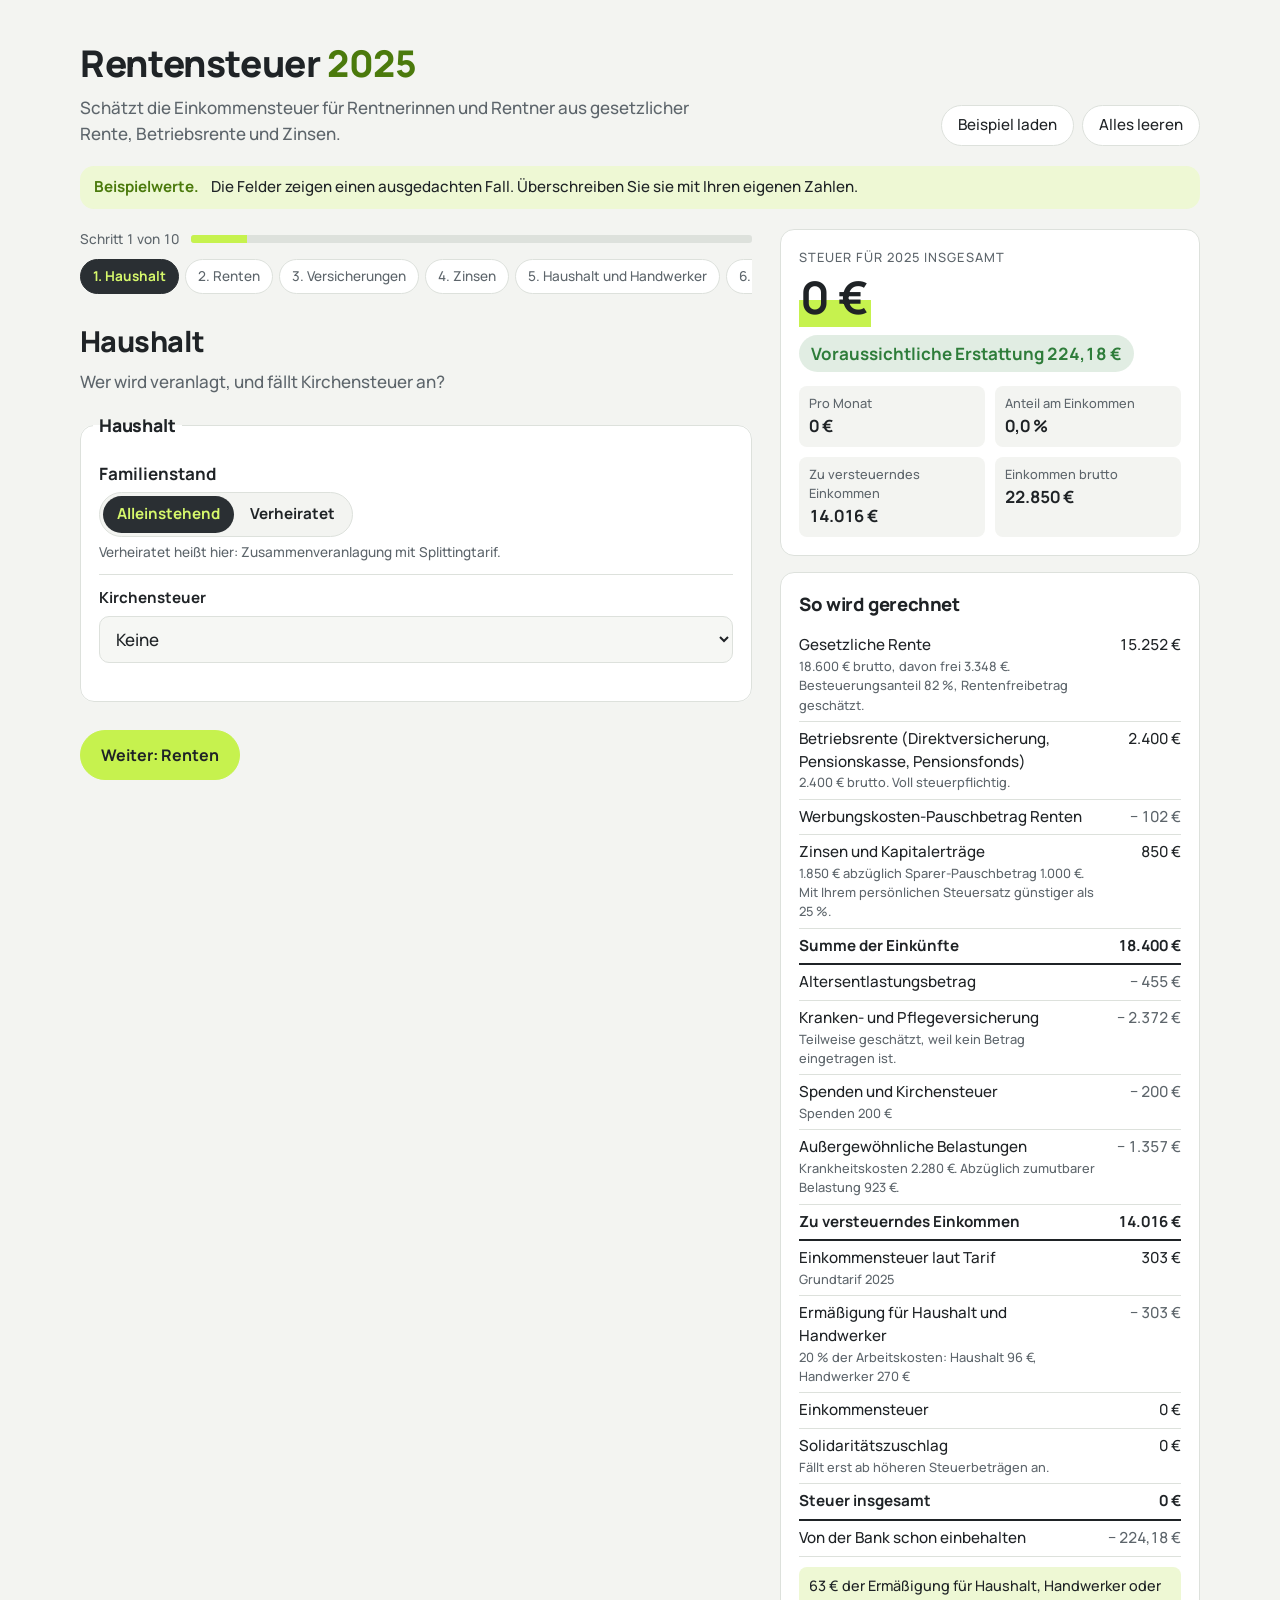
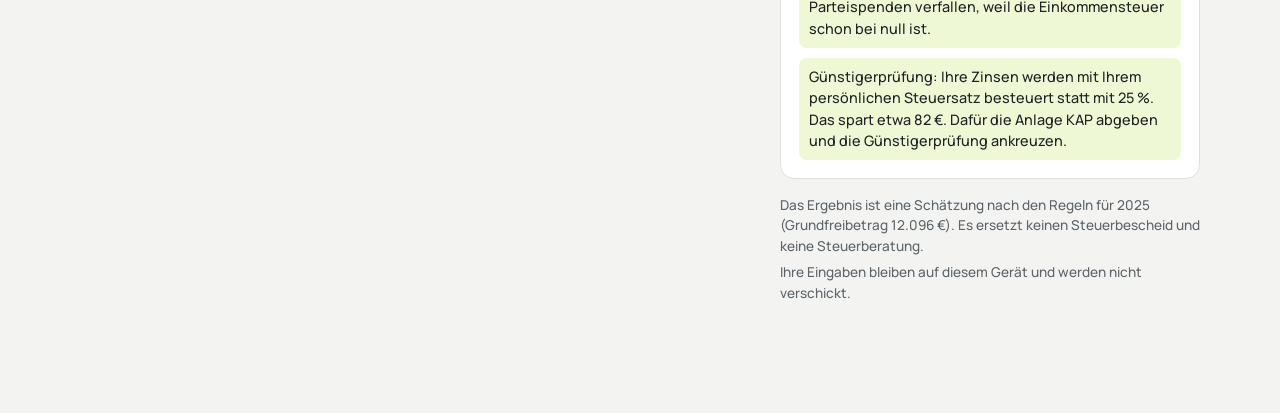
==== docs/index.html @ c5da6adf "PDF: ELSTER-Anlage und Zeile zu jedem Wert Zuordnung nach den Formularen 2025 (Anlage R, R-AV/bAV, N" ====
<!doctype html>
<html lang="de">
<head>
<meta charset="utf-8">
<meta name="viewport" content="width=device-width, initial-scale=1, viewport-fit=cover">
<title>Rentensteuer 2025</title>
<meta name="description" content="Einkommensteuer für Rentnerinnen und Rentner 2025 Schritt für Schritt berechnen. Alle Eingaben bleiben auf diesem Gerät.">
<meta name="theme-color" content="#2a2f33">
<meta name="apple-mobile-web-app-capable" content="yes">
<meta name="mobile-web-app-capable" content="yes">
<meta name="apple-mobile-web-app-title" content="Rentensteuer">
<meta name="apple-mobile-web-app-status-bar-style" content="black">
<link rel="manifest" href="manifest.webmanifest">
<link rel="icon" type="image/png" sizes="32x32" href="icons/favicon-32.png">
<link rel="apple-touch-icon" href="icons/apple-touch-icon.png">
<style>
@font-face { font-family: 'Manrope'; font-style: normal; font-weight: 400 800; font-display: swap; src: url(fonts/manrope-latin-ext.woff2) format('woff2'); unicode-range: U+0100-02BA, U+02BD-02C5, U+02C7-02CC, U+02CE-02D7, U+02DD-02FF, U+0304, U+0308, U+0329, U+1D00-1DBF, U+1E00-1E9F, U+1EF2-1EFF, U+2020, U+20A0-20AB, U+20AD-20C4, U+2113, U+2C60-2C7F, U+A720-A7FF; }
@font-face { font-family: 'Manrope'; font-style: normal; font-weight: 400 800; font-display: swap; src: url(fonts/manrope-latin.woff2) format('woff2'); unicode-range: U+0000-00FF, U+0131, U+0152-0153, U+02BB-02BC, U+02C6, U+02DA, U+02DC, U+0304, U+0308, U+0329, U+2000-206F, U+20AC, U+2122, U+2191, U+2193, U+2212, U+2215, U+FEFF, U+FFFD; }

/* Layout: Schritte links in einer ruhigen Spalte, Eingaben immer rechtsbündig in gleicher Breite; Ergebnis rechts mitlaufend, auf dem Handy als Leiste unten. */
:root {
  --bg: #f3f4f1;          /* helles Grau mit Hauch Grün */
  --surface: #ffffff;
  --ink: #1f2326;         /* Graphit */
  --muted: #5d656b;
  --line: #dde1dc;
  --field: #f6f7f4;
  --accent: #2a2f33;      /* Graphit für aktive Flächen */
  --on-accent: #d6f86b;   /* Lime auf Graphit */
  --accent-text: #4b7a0c; /* lesbares Lime-Grün für Text */
  --accent-soft: #eef8d4;
  --lime: #c6f24e;
  --lime-ink: #1f2326;
  --mark: #c6f24e;
  --mark-ink: #1f2326;
  --good: #2e7d3a;
  --warn: #b4471e;
  --font-display: "Manrope", "Segoe UI", system-ui, sans-serif;
  --font-body: "Manrope", "Segoe UI", system-ui, sans-serif;
  --r: 14px;
}
@media (prefers-color-scheme: dark) {
  :root:not([data-theme="light"]) {
    --bg: #141719; --surface: #1c2023; --ink: #eceeea; --muted: #9ca4a9; --line: #2f3539; --field: #23282b;
    --accent: #c6f24e; --on-accent: #1f2326; --accent-text: #c6f24e; --accent-soft: #283214;
    --good: #8edb7a; --warn: #f2a07b; color-scheme: dark;
  }
}
:root[data-theme="dark"] {
  --bg: #141719; --surface: #1c2023; --ink: #eceeea; --muted: #9ca4a9; --line: #2f3539; --field: #23282b;
  --accent: #c6f24e; --on-accent: #1f2326; --accent-text: #c6f24e; --accent-soft: #283214;
  --good: #8edb7a; --warn: #f2a07b; color-scheme: dark;
}
* { box-sizing: border-box; }
[hidden] { display: none !important; }
body {
  background: var(--bg); color: var(--ink);
  font-family: var(--font-body); font-size: 17px; line-height: 1.5; font-weight: 500;
  padding-left: max(16px, env(safe-area-inset-left, 0px));
  padding-right: max(16px, env(safe-area-inset-right, 0px));
  padding-block: 0 96px;
}
.wrap { max-width: 1120px; margin: 0 auto; }
header.top { padding-block: 28px 20px; display: flex; flex-wrap: wrap; align-items: end; justify-content: space-between; gap: 12px; }
h1, h2, h3 { font-family: var(--font-display); text-wrap: balance; margin: 0; font-weight: 800; letter-spacing: -0.02em; }
h1 { font-size: clamp(1.7rem, 4vw, 2.3rem); letter-spacing: -0.01em; }
h1 .jahr { color: var(--accent-text); }
.sub { color: var(--muted); margin: 4px 0 0; max-width: 60ch; }
.toolbar { display: flex; gap: 8px; flex-wrap: wrap; }
button { font: inherit; cursor: pointer; }
.btn { border: 1px solid var(--line); background: var(--surface); color: var(--ink); border-radius: 999px; padding: 8px 16px; font-size: 0.95rem; }
.btn:hover { border-color: var(--accent); }
.btn.primary { background: var(--lime); color: var(--lime-ink); border-color: var(--lime); font-weight: 700; }
.btn.primary:hover { filter: brightness(0.96); border-color: var(--lime); }
:focus-visible { outline: 3px solid var(--accent-text); outline-offset: 2px; }

.beispiel { display: flex; gap: 12px; align-items: center; flex-wrap: wrap; background: var(--accent-soft); border-radius: var(--r); padding: 10px 14px; margin-bottom: 20px; font-size: 0.95rem; }
.beispiel b { color: var(--accent-text); }

.grid { display: grid; grid-template-columns: minmax(0, 1fr) minmax(0, 420px); gap: 28px; align-items: start; }
@media (max-width: 900px) { .grid { grid-template-columns: minmax(0, 1fr); } }

form { display: flex; flex-direction: column; gap: 22px; min-width: 0; }
fieldset { border: 1px solid var(--line); border-radius: var(--r); background: var(--surface); padding: 18px 18px 20px; margin: 0; min-width: 0; display: flex; flex-direction: column; gap: 16px; }
legend { font-family: var(--font-display); font-weight: 800; font-size: 1.1rem; letter-spacing: -0.01em; padding: 0 6px; margin-left: -6px; }
.gruppe { display: flex; flex-direction: column; gap: 12px; padding-top: 14px; border-top: 1px dashed var(--line); }
.gruppe:first-of-type { border-top: 0; padding-top: 0; }
.gruppe h3 { font-family: var(--font-body); font-size: 0.8rem; letter-spacing: 0.08em; text-transform: uppercase; color: var(--muted); }
.felder { display: flex; flex-direction: column; }
/* Jede Zeile: Beschriftung links, Eingabe rechts in fester Breite. So stehen alle Eingaben untereinander. */
.feld { display: grid; grid-template-columns: minmax(0, 1fr) 200px; grid-template-areas: "label input" "hilfe input"; column-gap: 20px; row-gap: 2px; align-items: center; min-width: 0; padding-block: 12px; border-top: 1px solid var(--line); }
.felder > .feld:first-child { border-top: 0; padding-top: 4px; }
.feld > label, .feld > .label-text { grid-area: label; align-self: end; }
.feld > .eingabe, .feld > .mitknopf { grid-area: input; }
.feld > .hilfe { grid-area: hilfe; align-self: start; }
.feld > .check, .feld > .zeile-check { grid-column: 1 / -1; }
.feld.breit { grid-template-columns: minmax(0, 1fr); grid-template-areas: "label" "input" "hilfe"; row-gap: 6px; }
.feld.breit > .segment { grid-area: input; justify-self: start; }
.feld:not(:has(> .hilfe)):not(.breit) { grid-template-areas: "label input"; }
.feld:not(:has(> .hilfe)) > label { align-self: center; }
@media (max-width: 560px) {
  .feld, .feld:not(:has(> .hilfe)):not(.breit) { grid-template-columns: minmax(0, 1fr); grid-template-areas: "label" "hilfe" "input"; row-gap: 6px; }
  .feld > .hilfe { margin-bottom: 2px; }
}
.feld label { font-weight: 700; font-size: 0.95rem; }
.feld .hilfe { color: var(--muted); font-size: 0.85rem; line-height: 1.4; }
.eingabe { display: flex; align-items: center; border: 1px solid var(--line); border-radius: 10px; background: var(--field); min-height: 46px; }
.eingabe:focus-within { border-color: var(--ink); box-shadow: 0 0 0 3px var(--accent-soft); }
.eingabe input, .eingabe select { flex: 1; min-width: 0; border: 0; background: transparent; color: var(--ink); font: inherit; padding: 10px 12px; font-variant-numeric: tabular-nums; }
.eingabe input:focus, .eingabe select:focus { outline: none; }
.eingabe .einheit { padding-right: 12px; color: var(--muted); }
.eingabe input[inputmode="decimal"] { text-align: right; padding-right: 6px; }
.mitknopf { display: flex; gap: 8px; align-items: stretch; flex-wrap: wrap; }
.mitknopf .eingabe { flex: 1; }
.check { display: flex; gap: 8px; align-items: center; font-size: 0.95rem; }
.check input { width: 22px; height: 22px; accent-color: var(--accent-text); }

.segment { display: inline-flex; flex-wrap: wrap; border: 1px solid var(--line); border-radius: 999px; padding: 3px; background: var(--bg); gap: 2px; }
.segment input { position: absolute; opacity: 0; pointer-events: none; }
.segment label { padding: 7px 14px; border-radius: 999px; cursor: pointer; font-size: 0.95rem; }
.segment input:checked + label { background: var(--accent); color: var(--on-accent); font-weight: 700; }
.segment input:focus-visible + label { outline: 3px solid var(--accent-text); outline-offset: 1px; }

details.unterpunkte { border: 1px solid var(--line); border-radius: 12px; background: var(--surface); }
details.unterpunkte > summary { list-style: none; cursor: pointer; display: flex; justify-content: space-between; align-items: center; gap: 12px; padding: 10px 12px; font-weight: 700; }
details.unterpunkte > summary::-webkit-details-marker { display: none; }
details.unterpunkte > summary .wert { font-variant-numeric: tabular-nums; }
details.unterpunkte > summary .pfeil { color: var(--accent-text); font-weight: 400; font-size: 0.9rem; white-space: nowrap; }
details.unterpunkte[open] > summary { border-bottom: 1px dashed var(--line); }
details.unterpunkte .innen { padding: 4px 14px 12px; display: flex; flex-direction: column; gap: 0; }
details.unterpunkte .eingabe { background: var(--field); }
details.unterpunkte .felder + .felder { border-top: 1px solid var(--line); }
.zeile-check { display: flex; flex-wrap: wrap; gap: 6px 18px; }
.belege-kopf { display: flex; flex-wrap: wrap; gap: 10px; align-items: center; }
.btn.gross { padding: 12px 20px; font-weight: 700; font-size: 1rem; }
.datei-input { position: absolute; width: 1px; height: 1px; opacity: 0; pointer-events: none; }
.status { font-size: 0.95rem; color: var(--muted); }
.status.fehler { color: var(--warn); }
.pruefliste { display: flex; flex-direction: column; gap: 12px; }
.pruefkarte { border: 2px solid var(--lime); border-radius: var(--r); padding: 14px; display: grid; grid-template-columns: minmax(0, 120px) minmax(0, 1fr); gap: 14px; background: var(--surface); }
@media (max-width: 560px) { .pruefkarte { grid-template-columns: minmax(0, 1fr); } }
.pruefkarte img { width: 100%; max-height: 180px; object-fit: contain; border-radius: 6px; background: var(--bg); }
.pruefkarte .feld { grid-template-columns: minmax(0, 1fr) 190px; }
.pruefkarte .aktionen { display: flex; gap: 8px; flex-wrap: wrap; grid-column: 1 / -1; }
.pruefkarte .warnung { grid-column: 1 / -1; font-size: 0.9rem; color: var(--warn); }
.belegliste { list-style: none; margin: 0; padding: 0; display: flex; flex-direction: column; }
.belegliste li { display: grid; grid-template-columns: minmax(0, 1fr) auto auto; gap: 4px 12px; align-items: center; padding: 8px 0; border-bottom: 1px solid var(--line); }
.belegliste .titel { font-weight: 700; overflow-wrap: anywhere; }
.belegliste small { display: block; color: var(--muted); font-size: 0.85rem; }
.belegliste .betrag { font-variant-numeric: tabular-nums; white-space: nowrap; }
.btn.klein { padding: 4px 10px; font-size: 0.85rem; }
.belegsumme { font-size: 0.85rem; color: var(--accent-text); font-weight: 700; grid-column: 1 / -1; }
.schrittnav { display: flex; flex-direction: column; gap: 10px; }
.fortschritt { display: flex; align-items: center; gap: 12px; }
.schritt-zahl { font-size: 0.85rem; color: var(--muted); white-space: nowrap; font-variant-numeric: tabular-nums; }
.balken { flex: 1; height: 8px; border-radius: 3px; background: var(--line); overflow: hidden; }
.balken span { display: block; height: 100%; width: 0; background: var(--lime); }
@media (prefers-reduced-motion: no-preference) { .balken span { transition: width .25s; } }
#schrittliste { list-style: none; margin: 0; padding: 0 0 4px; display: flex; gap: 6px; overflow-x: auto; scrollbar-width: thin; }
#schrittliste button { white-space: nowrap; border: 1px solid var(--line); background: var(--surface); color: var(--muted); border-radius: 999px; padding: 6px 12px; font-size: 0.85rem; }
#schrittliste button[aria-current="step"] { background: var(--accent); border-color: var(--accent); color: var(--on-accent); font-weight: 700; }
#schrittliste button.erledigt { color: var(--ink); border-color: var(--line); background: var(--accent-soft); }
.schritt { display: flex; flex-direction: column; gap: 18px; min-width: 0; }
.schritt-kopf h2 { font-size: clamp(1.4rem, 3.5vw, 1.8rem); }
.schritt-kopf h2:focus { outline: none; }
.intro { margin: 6px 0 0; color: var(--muted); max-width: 62ch; }
.stapel { display: flex; flex-direction: column; gap: 18px; }
.schritt-knoepfe { display: flex; justify-content: space-between; gap: 12px; flex-wrap: wrap; padding-top: 6px; }
.modus { align-self: flex-start; display: inline-grid; grid-template-columns: 1fr 1fr; }
.modus label { white-space: nowrap; text-align: center; }
@media (max-width: 560px) { .modus { align-self: stretch; } .modus label { padding-inline: 8px; } }
.mitknopf .eingabe { min-width: 0; }
.mitknopf .btn { flex: none; }
.ausgaben-schritt > legend { position: absolute; width: 1px; height: 1px; overflow: hidden; clip: rect(0 0 0 0); }
.ausgaben-schritt[data-modus="eintragen"] .nur-hochladen, .ausgaben-schritt[data-modus="hochladen"] .nur-eintragen { display: none; }
.nur-eintragen, .beleg-slot { display: flex; flex-direction: column; gap: 16px; }
.nur-eintragen > .gruppe { border-top: 0; padding-top: 0; }
.nur-eintragen > .gruppe > h3 { display: none; }
.nur-eintragen > .gruppe + .gruppe { border-top: 1px dashed var(--line); padding-top: 14px; }
.nur-eintragen > .gruppe + .gruppe > h3 { display: block; }
.belegsumme-schritt { font-weight: 700; }
@media (max-width: 900px) { body:not([data-schritt="ergebnis"]) aside.ergebnis { display: none; } }
.platzhalter ul { list-style: none; margin: 0; padding: 0; display: grid; grid-template-columns: repeat(auto-fit, minmax(220px, 1fr)); gap: 8px; }
.platzhalter li { display: flex; justify-content: space-between; align-items: center; gap: 8px; padding: 10px 12px; border: 1px dashed var(--line); border-radius: 8px; color: var(--muted); }
.badge { font-size: 0.75rem; letter-spacing: 0.06em; text-transform: uppercase; border: 1px solid var(--line); border-radius: 999px; padding: 2px 8px; white-space: nowrap; }

aside.ergebnis { position: sticky; top: calc(env(safe-area-inset-top, 0px) + 16px); min-width: 0; display: flex; flex-direction: column; gap: 16px; }
@media (max-width: 900px) { aside.ergebnis { position: static; } }
.karte { background: var(--surface); border: 1px solid var(--line); border-radius: var(--r); padding: 18px; }
.summe .label { font-size: 0.8rem; letter-spacing: 0.08em; text-transform: uppercase; color: var(--muted); }
.summe .betrag { font-family: var(--font-display); font-size: clamp(2.2rem, 6vw, 2.8rem); font-weight: 700; font-variant-numeric: tabular-nums; line-height: 1.15; margin-top: 4px; }
.summe .betrag mark { background: linear-gradient(transparent 55%, var(--mark) 55%); color: inherit; padding: 0 2px; }
.kennzahlen { display: grid; grid-template-columns: repeat(2, minmax(0, 1fr)); gap: 10px; margin-top: 14px; }
.kennzahl { background: var(--bg); border-radius: 8px; padding: 8px 10px; }
.kennzahl span { display: block; font-size: 0.8rem; color: var(--muted); }
.kennzahl strong { font-variant-numeric: tabular-nums; font-size: 1.05rem; }
.saldo { margin-top: 12px; display: inline-flex; gap: 8px; align-items: center; padding: 6px 12px; border-radius: 999px; font-weight: 700; font-variant-numeric: tabular-nums; }
.saldo.erstattung { color: var(--good); background: color-mix(in srgb, var(--good) 14%, transparent); }
.saldo.nachzahlung { color: var(--warn); background: color-mix(in srgb, var(--warn) 14%, transparent); }

.rechenweg h2 { font-size: 1.15rem; margin-bottom: 10px; }
.rechenweg table { width: 100%; border-collapse: collapse; font-size: 0.95rem; }
.rechenweg td { padding: 6px 0; vertical-align: top; border-bottom: 1px solid var(--line); }
.rechenweg td.zahl { text-align: right; white-space: nowrap; font-variant-numeric: tabular-nums; padding-left: 12px; }
.rechenweg td small { display: block; color: var(--muted); font-size: 0.8rem; }
.rechenweg tr.zwischen td { font-weight: 700; border-bottom: 2px solid var(--ink); }
.rechenweg tr.kopf td { padding-top: 14px; font-size: 0.78rem; letter-spacing: 0.08em; text-transform: uppercase; color: var(--muted); border-bottom: 0; }
.rechenweg tr.minus td.zahl { color: var(--muted); }
.pdf-export { display: flex; flex-direction: column; gap: 8px; margin-bottom: 16px; }
.pdf-export h3 { margin: 0; }
.pdf-export .hilfe { margin: 0; }
#pdf-status:empty { display: none; }
.hinweis { font-size: 0.85rem; color: var(--muted); }
.hinweis p { margin: 0 0 6px; }
.notiz { font-size: 0.9rem; background: var(--accent-soft); border-radius: 8px; padding: 8px 10px; margin-top: 10px; }

.leiste { display: none; }
@media (max-width: 900px) {
  .leiste { display: flex; position: fixed; left: 0; right: 0; bottom: 0; z-index: 5; justify-content: space-between; align-items: center; gap: 12px;
    background: var(--accent); color: var(--on-accent); cursor: pointer;
    padding: 12px max(16px, env(safe-area-inset-right, 0px)) calc(12px + env(safe-area-inset-bottom, 0px)) max(16px, env(safe-area-inset-left, 0px)); }
  .leiste strong { font-family: var(--font-display); font-size: 1.35rem; font-variant-numeric: tabular-nums; }
  .leiste a { color: var(--on-accent); }
}
@media (prefers-reduced-motion: no-preference) { .summe .betrag { transition: color .2s; } }
</style>
</head>
<body>
<div class="wrap">
  <header class="top">
    <div>
      <h1>Rentensteuer <span class="jahr">2025</span></h1>
      <p class="sub">Schätzt die Einkommensteuer für Rentnerinnen und Rentner aus gesetzlicher Rente, Betriebsrente und Zinsen.</p>
    </div>
    <div class="toolbar">
      <button type="button" class="btn" id="btn-beispiel">Beispiel laden</button>
      <button type="button" class="btn" id="btn-leeren">Alles leeren</button>
    </div>
  </header>

  <div class="beispiel" id="beispiel-hinweis"><b>Beispielwerte.</b> Die Felder zeigen einen ausgedachten Fall. Überschreiben Sie sie mit Ihren eigenen Zahlen.</div>

  <div class="grid">
    <form id="form" autocomplete="off" novalidate>
      <nav class="schrittnav" aria-label="Schritte">
        <div class="fortschritt"><span class="schritt-zahl" id="schritt-zahl"></span><div class="balken"><span id="balken"></span></div></div>
        <ol id="schrittliste"></ol>
      </nav>
      <section class="schritt" data-schritt="haushalt" data-titel="Haushalt" hidden>
        <div class="schritt-kopf"><h2 tabindex="-1">Haushalt</h2><p class="intro">Wer wird veranlagt, und fällt Kirchensteuer an?</p></div>
      <fieldset>
        <legend>Haushalt</legend>
        <div class="felder">
          <div class="feld breit">
            <span class="label-text" id="lbl-stand"><b>Familienstand</b></span>
            <div class="segment" role="radiogroup" aria-labelledby="lbl-stand">
              <input type="radio" name="stand" id="stand-allein" value="allein" checked><label for="stand-allein">Alleinstehend</label>
              <input type="radio" name="stand" id="stand-paar" value="paar"><label for="stand-paar">Verheiratet</label>
            </div>
            <span class="hilfe">Verheiratet heißt hier: Zusammenveranlagung mit Splittingtarif.</span>
          </div>
          <div class="feld breit">
            <label for="kirche">Kirchensteuer</label>
            <div class="eingabe"><select id="kirche">
              <option value="0">Keine</option>
              <option value="0.08">8 % (Bayern, Baden-Württemberg)</option>
              <option value="0.09">9 % (übrige Bundesländer)</option>
            </select></div>
          </div>
        </div>
      </fieldset>
      </section>
      <section class="schritt" data-schritt="renten" data-titel="Renten" hidden>
        <div class="schritt-kopf"><h2 tabindex="-1">Renten</h2><p class="intro">Tragen Sie die Renten für 2025 ein. Die Beträge stehen in der Rentenbezugsmitteilung oder der Rentenanpassungsmitteilung.</p></div>
        <div class="stapel" id="st-rente"></div>
      </section>
      <section class="schritt" data-schritt="versicherungen" data-titel="Versicherungen" hidden>
        <div class="schritt-kopf"><h2 tabindex="-1">Versicherungen</h2><p class="intro">Ihre Beiträge zur Kranken- und Pflegeversicherung senken die Steuer. Wenn Sie sie nicht kennen, hilft „Schätzen“.</p></div>
        <div class="stapel" id="st-vorsorge"></div>
      </section>
      <section class="schritt" data-schritt="zinsen" data-titel="Zinsen" hidden>
        <div class="schritt-kopf"><h2 tabindex="-1">Zinsen</h2><p class="intro">Zinsen und Dividenden aller Konten. Bis 1.000 € (Ehepaare 2.000 €) bleiben sie steuerfrei.</p></div>
      <fieldset>
        <legend>Zinsen und Kapitalerträge</legend>
        <div class="felder">
          <div class="feld">
            <label for="kap-ertraege">Zinsen und Dividenden 2025</label>
            <div class="eingabe"><input id="kap-ertraege" inputmode="decimal"><span class="einheit">€</span></div>
            <span class="hilfe" id="kap-hilfe">Alle Konten zusammen, vor Steuern. Steht auf den Jahressteuerbescheinigungen der Banken.</span>
          </div>
          <div class="feld">
            <label for="kap-einbehalten">Davon schon einbehaltene Steuer</label>
            <div class="eingabe"><input id="kap-einbehalten" inputmode="decimal"><span class="einheit">€</span></div>
            <span class="hilfe">Kapitalertragsteuer, Soli und Kirchensteuer, die die Bank abgezogen hat.</span>
          </div>
        </div>
      </fieldset>
      </section>
      <section class="schritt" data-schritt="handwerker" data-titel="Haushalt und Handwerker" hidden>
        <div class="schritt-kopf"><h2 tabindex="-1">Haushalt und Handwerker</h2><p class="intro">Tragen Sie die Arbeitskosten ein oder laden Sie die Rechnungen hoch. 20 % davon gehen direkt von der Steuer ab.</p></div>
        <fieldset class="ausgaben-schritt" data-modus="eintragen">
          <legend>Haushalt und Handwerker</legend>
        <div class="segment modus" role="radiogroup" aria-label="Wie möchten Sie die Ausgaben erfassen?">
          <input type="radio" name="modus-handwerker" id="m-handwerker-e" value="eintragen" checked><label for="m-handwerker-e">Beträge eintragen</label>
          <input type="radio" name="modus-handwerker" id="m-handwerker-h" value="hochladen"><label for="m-handwerker-h">Beleg hochladen</label>
        </div>
          <div class="nur-eintragen">
        <div class="gruppe">
          <h3>Haushalt und Handwerker</h3>
          <p class="hilfe" style="margin:0">Nur Arbeits-, Fahrt- und Maschinenkosten laut Rechnung, ohne Material. Nur per Überweisung oder Lastschrift bezahlt. 20 % davon gehen direkt von der Steuer ab.</p>
          <div class="felder">
            <div class="feld">
              <label for="a-haushaltsnah">Haushaltsnahe Dienstleistungen</label>
              <div class="eingabe"><input id="a-haushaltsnah" data-a="haushaltsnah" inputmode="decimal"><span class="einheit">€</span></div>
              <span class="hilfe">Reinigung, Garten, Winterdienst, Pflegedienst, Hausnotruf, Posten aus Nebenkosten- oder Hausgeldabrechnung.</span>
            </div>
            <div class="feld">
              <label for="a-handwerker">Handwerkerleistungen</label>
              <div class="eingabe"><input id="a-handwerker" data-a="handwerker" inputmode="decimal"><span class="einheit">€</span></div>
              <span class="hilfe">Reparatur, Wartung, Maler, Sanitär, Schornsteinfeger, altersgerechter Umbau.</span>
            </div>
            <div class="feld">
              <label for="a-minijob">Haushaltshilfe im Minijob</label>
              <div class="eingabe"><input id="a-minijob" data-a="minijob" inputmode="decimal"><span class="einheit">€</span></div>
              <span class="hilfe">Über die Minijob-Zentrale angemeldet.</span>
            </div>
          </div>
        </div>

          </div>
          <div class="nur-hochladen beleg-slot">
        <div class="gruppe" id="belege-gruppe">
          <div class="belege-kopf">
            <label class="btn primary gross" for="beleg-datei" id="beleg-knopf" hidden>Beleg fotografieren oder hochladen</label>
            <input type="file" id="beleg-datei" class="datei-input" accept="image/*,application/pdf" multiple>
            <span class="status" id="beleg-status" role="status"></span>
          </div>
          <p class="hilfe" style="margin:0" id="beleg-hinweis">Claude liest Betrag, Datum und Aussteller aus und schlägt das passende Feld vor. Sie prüfen alles, bevor es zählt. Das Foto wird nur zum Auslesen verschickt und nicht gespeichert.</p>
          <div class="pruefliste" id="pruefliste"></div>
          <ul class="belegliste" id="belegliste"></ul>
        </div>
          </div>
        </fieldset>
      </section>
      <section class="schritt" data-schritt="krankheit" data-titel="Krankheitskosten" hidden>
        <div class="schritt-kopf"><h2 tabindex="-1">Krankheitskosten</h2><p class="intro">Alles, was Sie für Gesundheit selbst bezahlt haben. Es zählt nur der Teil über Ihrer zumutbaren Belastung.</p></div>
        <fieldset class="ausgaben-schritt" data-modus="eintragen">
          <legend>Krankheitskosten</legend>
        <div class="segment modus" role="radiogroup" aria-label="Wie möchten Sie die Ausgaben erfassen?">
          <input type="radio" name="modus-krankheit" id="m-krankheit-e" value="eintragen" checked><label for="m-krankheit-e">Beträge eintragen</label>
          <input type="radio" name="modus-krankheit" id="m-krankheit-h" value="hochladen"><label for="m-krankheit-h">Beleg hochladen</label>
        </div>
          <div class="nur-eintragen">
        <div class="gruppe">
          <h3>Krankheitskosten</h3>
          <details class="unterpunkte" id="krank-details" open>
            <summary><span>Krankheitskosten selbst getragen</span><span><span class="wert" id="krank-summe">0 €</span> <span class="pfeil" id="krank-pfeil" aria-hidden="true">▲</span></span></summary>
            <div class="innen">
              <div class="felder">
                <div class="feld"><label for="k-arzt">Arzt, Krankenhaus, Reha</label><div class="eingabe"><input id="k-arzt" data-a="krankheit.arzt" inputmode="decimal"><span class="einheit">€</span></div></div>
                <div class="feld"><label for="k-zahn">Zahnarzt, Zahnersatz, Implantate</label><div class="eingabe"><input id="k-zahn" data-a="krankheit.zahn" inputmode="decimal"><span class="einheit">€</span></div></div>
                <div class="feld"><label for="k-zuzahlungen">Zuzahlungen und verordnete Medikamente</label><div class="eingabe"><input id="k-zuzahlungen" data-a="krankheit.zuzahlungen" inputmode="decimal"><span class="einheit">€</span></div></div>
                <div class="feld"><label for="k-hilfsmittel">Brille, Hörgerät, Rollator und andere Hilfsmittel</label><div class="eingabe"><input id="k-hilfsmittel" data-a="krankheit.hilfsmittel" inputmode="decimal"><span class="einheit">€</span></div></div>
                <div class="feld"><label for="k-therapie">Physiotherapie, Ergotherapie, Logopädie</label><div class="eingabe"><input id="k-therapie" data-a="krankheit.therapie" inputmode="decimal"><span class="einheit">€</span></div></div>
                <div class="feld"><label for="k-kur">Kur mit ärztlichem Attest</label><div class="eingabe"><input id="k-kur" data-a="krankheit.kur" inputmode="decimal"><span class="einheit">€</span></div></div>
                <div class="feld"><label for="k-fahrten">Fahrten zu Ärzten, Apotheken, Therapien</label><div class="eingabe"><input id="k-fahrten" data-a="krankheit.fahrten" inputmode="decimal"><span class="einheit">€</span></div></div>
                <div class="feld"><label for="k-pflegeAmbulant">Ambulante Pflege und Betreuung, selbst bezahlt</label><div class="eingabe"><input id="k-pflegeAmbulant" data-a="krankheit.pflegeAmbulant" inputmode="decimal"><span class="einheit">€</span></div></div>
                <div class="feld"><label for="k-umbau">Medizinisch notwendige Umbauten</label><div class="eingabe"><input id="k-umbau" data-a="krankheit.umbau" inputmode="decimal"><span class="einheit">€</span></div><span class="hilfe">Zum Beispiel barrierefreies Bad oder Treppenlift.</span></div>
                <div class="feld"><label for="k-erstattung">Davon erstattet</label><div class="eingabe"><input id="k-erstattung" data-a="krankheit.erstattung" inputmode="decimal"><span class="einheit">€</span></div><span class="hilfe">Von Krankenkasse, Beihilfe oder Versicherung. Wird abgezogen.</span></div>
              </div>
              <div class="felder">
                <div class="feld"><label for="k-pflegeheim">Pflegeheim, selbst getragen</label><div class="eingabe"><input id="k-pflegeheim" data-a="krankheit.pflegeheim" inputmode="decimal"><span class="einheit">€</span></div><span class="hilfe">Nach Abzug der Pflegekasse. Haushaltsnahe Anteile der Heimrechnung stattdessen oben eintragen.</span></div>
                <div class="feld"><label for="k-heimMonate">Monate im Heim 2025</label><div class="eingabe"><input id="k-heimMonate" data-a="krankheit.heimMonate" inputmode="numeric" maxlength="2" placeholder="12"></div></div>
                <div class="feld breit"><label class="check"><input type="checkbox" id="k-haushaltAufgeloest" data-a="krankheit.haushaltAufgeloest"> Eigener Haushalt aufgelöst (dann wird die Haushaltsersparnis abgezogen)</label></div>
              </div>
            </div>
          </details>
          <span class="hilfe" id="krank-hilfe">Zählt erst über der zumutbaren Belastung. Die App rechnet sie aus.</span>
        </div>

          </div>
          <div class="nur-hochladen beleg-slot"></div>
        </fieldset>
      </section>
      <section class="schritt" data-schritt="behinderung" data-titel="Behinderung und Pflege" hidden>
        <div class="schritt-kopf"><h2 tabindex="-1">Behinderung und Pflege</h2><p class="intro">Schwerbehindertenausweis, Pflegegrad oder Pflege eines Angehörigen. Daraus ergeben sich Pauschbeträge ohne Belege.</p></div>
        <div class="stapel" id="st-behinderung"></div>
      </section>
      <section class="schritt" data-schritt="spenden" data-titel="Spenden und Kirchensteuer" hidden>
        <div class="schritt-kopf"><h2 tabindex="-1">Spenden und Kirchensteuer</h2><p class="intro">Spenden, gezahlte Kirchensteuer und Bestattungskosten für Angehörige.</p></div>
        <fieldset class="ausgaben-schritt" data-modus="eintragen">
          <legend>Spenden und Kirchensteuer</legend>
        <div class="segment modus" role="radiogroup" aria-label="Wie möchten Sie die Ausgaben erfassen?">
          <input type="radio" name="modus-spenden" id="m-spenden-e" value="eintragen" checked><label for="m-spenden-e">Beträge eintragen</label>
          <input type="radio" name="modus-spenden" id="m-spenden-h" value="hochladen"><label for="m-spenden-h">Beleg hochladen</label>
        </div>
          <div class="nur-eintragen">
        <div class="gruppe">
          <h3>Spenden und Kirchensteuer</h3>
          <div class="felder">
            <div class="feld">
              <label for="a-spenden">Spenden und Mitgliedsbeiträge</label>
              <div class="eingabe"><input id="a-spenden" data-a="spenden" inputmode="decimal"><span class="einheit">€</span></div>
              <span class="hilfe">An gemeinnützige Organisationen. Reine Freizeitvereine zählen nicht.</span>
            </div>
            <div class="feld">
              <label for="a-parteispenden">Spenden an Parteien</label>
              <div class="eingabe"><input id="a-parteispenden" data-a="parteispenden" inputmode="decimal"><span class="einheit">€</span></div>
              <span class="hilfe">Die Hälfte geht direkt von der Steuer ab.</span>
            </div>
            <div class="feld">
              <label for="a-kirchensteuerGezahlt">2025 gezahlte Kirchensteuer</label>
              <div class="eingabe"><input id="a-kirchensteuerGezahlt" data-a="kirchensteuerGezahlt" inputmode="decimal"><span class="einheit">€</span></div>
              <span class="hilfe">Vorauszahlungen und Nachzahlungen ans Finanzamt, nicht die von der Bank.</span>
            </div>
            <div class="feld">
              <label for="a-kirchensteuerErstattet">2025 erstattete Kirchensteuer</label>
              <div class="eingabe"><input id="a-kirchensteuerErstattet" data-a="kirchensteuerErstattet" inputmode="decimal"><span class="einheit">€</span></div>
            </div>
          </div>
        </div>
        <div class="gruppe">
          <h3>Weitere Belastungen</h3>
          <div class="felder">
            <div class="feld">
              <label for="a-bestattung">Bestattungskosten für Angehörige</label>
              <div class="eingabe"><input id="a-bestattung" data-a="bestattung" inputmode="decimal"><span class="einheit">€</span></div>
              <span class="hilfe">Nur der Teil, den Erbe, Sterbegeld oder Versicherung nicht decken.</span>
            </div>
          </div>
        </div>

          </div>
          <div class="nur-hochladen beleg-slot"></div>
        </fieldset>
      </section>
      <section class="schritt" data-schritt="gezahlt" data-titel="Bereits gezahlt" hidden>
        <div class="schritt-kopf"><h2 tabindex="-1">Bereits gezahlt</h2><p class="intro">Hat das Finanzamt 2025 schon Vorauszahlungen verlangt?</p></div>
      <fieldset>
        <legend>Bereits gezahlt</legend>
        <div class="felder">
          <div class="feld">
            <label for="vorauszahlungen">Vorauszahlungen an das Finanzamt 2025</label>
            <div class="eingabe"><input id="vorauszahlungen" inputmode="decimal"><span class="einheit">€</span></div>
            <span class="hilfe">Nur falls das Finanzamt vierteljährliche Vorauszahlungen festgesetzt hat.</span>
          </div>
        </div>
      </fieldset>

      <fieldset class="platzhalter">
        <legend>Weitere Einkünfte und Abzüge</legend>
        <p class="hinweis" style="margin:0">Diese Bereiche sind vorbereitet und werden als Nächstes freigeschaltet.</p>
        <ul>
          <li>Weiterarbeit im Ruhestand, Minijob <span class="badge">folgt</span></li>
          <li>Vermietete Immobilie <span class="badge">folgt</span></li>
          <li>Selbständige Arbeit, Gewerbe <span class="badge">folgt</span></li>
          <li>Private Rentenversicherung <span class="badge">folgt</span></li>
          <li>Riester, Rürup, freiwillige Rentenbeiträge <span class="badge">folgt</span></li>
          <li>Energetische Sanierung des Eigenheims <span class="badge">folgt</span></li>
          <li>Unterhalt an Angehörige <span class="badge">folgt</span></li>
          <li>Verluste und ausländische Steuer bei Kapitalerträgen <span class="badge">folgt</span></li>
        </ul>
      </fieldset>
      </section>
      <section class="schritt" data-schritt="ergebnis" data-titel="Ergebnis" hidden>
        <div class="schritt-kopf"><h2 tabindex="-1">Ergebnis</h2><p class="intro">Hier ist Ihre geschätzte Steuer für 2025 mit dem ganzen Rechenweg. Sie können jeden Schritt oben noch einmal öffnen und ändern.</p></div>
        <div class="gruppe pdf-export">
          <h3>Als PDF speichern</h3>
          <p class="hilfe">Alle Angaben, Belege und der Rechenweg in einer Datei, zum Ablegen oder für die Steuererklärung.</p>
          <div><button type="button" class="btn primary" id="btn-pdf">PDF herunterladen</button></div>
          <p class="hilfe" id="pdf-status" role="status"></p>
        </div>

      </section>
      <div class="schritt-knoepfe">
        <button type="button" class="btn" id="btn-zurueck">Zurück</button>
        <button type="button" class="btn primary gross" id="btn-weiter">Weiter</button>
      </div>
    </form>

    <aside class="ergebnis" aria-live="polite">
      <div class="karte summe" id="summe"></div>
      <div class="karte rechenweg" id="rechenweg"></div>
      <div class="hinweis">
        <p>Das Ergebnis ist eine Schätzung nach den Regeln für 2025 (Grundfreibetrag 12.096 €). Es ersetzt keinen Steuerbescheid und keine Steuerberatung.</p>
        <p>Ihre Eingaben bleiben auf diesem Gerät und werden nicht verschickt.</p>
      </div>
    </aside>
  </div>
</div>

<div class="leiste" role="button" tabindex="0" aria-label="Zum Ergebnis">
  <span>Steuer 2025</span>
  <strong id="leiste-betrag">0 €</strong>
</div>

<template id="tpl-person">
  <fieldset class="person">
    <legend data-titel>Person</legend>
    <div class="gruppe" data-teil="rente">
      <div class="felder">
        <div class="feld">
          <label data-for="geburtsjahr">Geburtsjahr</label>
          <div class="eingabe"><input data-k="geburtsjahr" inputmode="numeric" maxlength="4"></div>
          <span class="hilfe">Für den Altersentlastungsbetrag.</span>
        </div>
      </div>
    </div>
    <div class="gruppe" data-teil="rente">
      <h3>Gesetzliche Rente</h3>
      <div class="felder">
        <div class="feld">
          <label data-for="gesRente">Jahresrente 2025, brutto</label>
          <div class="eingabe"><input data-k="gesRente" inputmode="decimal"><span class="einheit">€</span></div>
          <span class="hilfe">Bruttobetrag vor Abzug der Kranken- und Pflegeversicherung, nicht der Betrag auf dem Konto. Ohne Witwenrente.</span>
        </div>
        <div class="feld">
          <label data-for="rentenbeginn">Rentenbeginn (Jahr)</label>
          <div class="eingabe"><input data-k="rentenbeginn" inputmode="numeric" maxlength="4"></div>
          <span class="hilfe" data-anteil>Bestimmt den steuerpflichtigen Anteil.</span>
        </div>
        <div class="feld">
          <label data-for="rentenfreibetrag">Rentenfreibetrag, falls bekannt</label>
          <div class="eingabe"><input data-k="rentenfreibetrag" inputmode="decimal" placeholder="optional"><span class="einheit">€</span></div>
          <span class="hilfe">Steht in einem früheren Steuerbescheid. Leer lassen, dann wird er geschätzt.</span>
        </div>
      </div>
    </div>
    <div class="gruppe" data-teil="rente">
      <h3>Witwen- oder Witwerrente</h3>
      <div class="felder">
        <div class="feld">
          <label data-for="witwenrente">Jahresbetrag 2025, brutto</label>
          <div class="eingabe"><input data-k="witwenrente" inputmode="decimal" placeholder="falls vorhanden"><span class="einheit">€</span></div>
          <span class="hilfe">Eigener Bescheid der Rentenversicherung. Bruttobetrag, nicht der Betrag auf dem Konto.</span>
        </div>
        <div class="feld">
          <label data-for="witwenBeginn">Beginn der Witwenrente (Jahr)</label>
          <div class="eingabe"><input data-k="witwenBeginn" inputmode="numeric" maxlength="4"></div>
        </div>
        <div class="feld">
          <label data-for="vorrenteBeginn">Seit wann bekam der verstorbene Partner selbst Rente? (Jahr)</label>
          <div class="eingabe"><input data-k="vorrenteBeginn" inputmode="numeric" maxlength="4" placeholder="optional"></div>
          <span class="hilfe" data-witwenanteil>Dann zählt dessen Rentenbeginn für den steuerpflichtigen Anteil. Leer lassen, wenn der Partner noch keine Rente hatte.</span>
        </div>
        <div class="feld">
          <label data-for="witwenFreibetrag">Rentenfreibetrag der Witwenrente, falls bekannt</label>
          <div class="eingabe"><input data-k="witwenFreibetrag" inputmode="decimal" placeholder="optional"><span class="einheit">€</span></div>
          <span class="hilfe">Steht in einem früheren Steuerbescheid. Leer lassen, dann wird er geschätzt.</span>
        </div>
      </div>
    </div>
    <div class="gruppe" data-teil="rente">
      <h3>Betriebsrente</h3>
      <div class="felder">
        <div class="feld">
          <label data-for="betriebsrente22">Aus Direktversicherung, Pensionskasse oder Pensionsfonds</label>
          <div class="eingabe"><input data-k="betriebsrente22" inputmode="decimal"><span class="einheit">€</span></div>
          <span class="hilfe">Jahresbetrag. Wird über die Rentenbezugsmitteilung gemeldet.</span>
        </div>
        <div class="feld">
          <label data-for="versorgungsbezuege">Werkspension direkt vom früheren Arbeitgeber</label>
          <div class="eingabe"><input data-k="versorgungsbezuege" inputmode="decimal"><span class="einheit">€</span></div>
          <span class="hilfe">Jahresbetrag laut Lohnsteuerbescheinigung.</span>
        </div>
        <div class="feld">
          <label data-for="versorgungsbeginn">Beginn der Werkspension (Jahr)</label>
          <div class="eingabe"><input data-k="versorgungsbeginn" inputmode="numeric" maxlength="4"></div>
          <span class="hilfe">Bestimmt den Versorgungsfreibetrag.</span>
        </div>
      </div>
    </div>
    <div class="gruppe" data-teil="vorsorge">
      <h3>Kranken- und Pflegeversicherung</h3>
      <div class="felder">
        <div class="feld breit">
          <label data-for="kvpv">Eigene Beiträge 2025</label>
          <div class="mitknopf">
            <div class="eingabe"><input data-k="kvpv" inputmode="decimal"><span class="einheit">€</span></div>
            <button type="button" class="btn" data-schaetzen>Schätzen</button>
          </div>
          <span class="hilfe">Ihr Anteil, der von Rente und Betriebsrente abgezogen wurde. „Schätzen“ rechnet für gesetzlich Versicherte mit dem durchschnittlichen Zusatzbeitrag.</span>
        </div>
        <div class="feld breit">
          <label class="check"><input type="checkbox" data-k="kinderlos"> Kinderlos (höherer Beitrag)</label>
        </div>
        <div class="feld">
          <label data-for="sonstigeVorsorge">Weitere Versicherungen</label>
          <div class="eingabe"><input data-k="sonstigeVorsorge" inputmode="decimal" placeholder="optional"><span class="einheit">€</span></div>
          <span class="hilfe">Haftpflicht, Unfall, Kfz-Haftpflicht, Zusatzversicherungen. Wirkt meist nicht, weil die Krankenversicherung den Höchstbetrag von 1.900 € schon füllt.</span>
        </div>
        <div class="feld">
          <label data-for="werbungskostenRente">Kosten rund um die Rente</label>
          <div class="eingabe"><input data-k="werbungskostenRente" inputmode="decimal" placeholder="optional"><span class="einheit">€</span></div>
          <span class="hilfe">Rentenberatung, Anwalt im Rentenstreit, Anteil Steuerberatung. Zählt nur über 102 €.</span>
        </div>
      </div>
    </div>
    <div class="gruppe" data-teil="behinderung">
      <h3>Behinderung und Pflege</h3>
      <div class="felder">
        <div class="feld">
          <label data-for="gdb">Grad der Behinderung</label>
          <div class="eingabe"><select data-k="gdb">
            <option value="0">Keiner</option><option value="20">20</option><option value="30">30</option><option value="40">40</option><option value="50">50</option>
            <option value="60">60</option><option value="70">70</option><option value="80">80</option><option value="90">90</option><option value="100">100</option>
          </select></div>
        </div>
        <div class="feld">
          <label data-for="pflegegrad">Eigener Pflegegrad</label>
          <div class="eingabe"><select data-k="pflegegrad">
            <option value="0">Keiner</option><option value="1">1</option><option value="2">2</option><option value="3">3</option><option value="4">4</option><option value="5">5</option>
          </select></div>
        </div>
        <div class="feld breit">
          <span class="label-text"><b>Merkzeichen im Ausweis</b></span>
          <div class="zeile-check">
            <label class="check"><input type="checkbox" data-k="merkG"> G</label>
            <label class="check"><input type="checkbox" data-k="merkAG"> aG</label>
            <label class="check"><input type="checkbox" data-k="merkH"> H</label>
            <label class="check"><input type="checkbox" data-k="merkBl"> Bl</label>
            <label class="check"><input type="checkbox" data-k="merkTBl"> TBl</label>
          </div>
          <span class="hilfe" data-pausch>Daraus ergeben sich Behinderten-Pauschbetrag und Fahrtkosten-Pauschale.</span>
        </div>
        <div class="feld breit">
          <label data-for="pflegtAngehoerigePG">Pflegt einen Angehörigen unentgeltlich zu Hause</label>
          <div class="eingabe"><select data-k="pflegtAngehoerigePG">
            <option value="0">Nein</option>
            <option value="2">Ja, Pflegegrad 2 (600 €)</option>
            <option value="3">Ja, Pflegegrad 3 (1.100 €)</option>
            <option value="4">Ja, Pflegegrad 4 oder 5 oder Merkzeichen H (1.800 €)</option>
          </select></div>
        </div>
      </div>
    </div>
  </fieldset>
</template>

<script>
// Rechenkern: Einkommensteuer für Rentner, Steuerjahr 2025.
// Reine Funktionen ohne DOM, damit sie im Browser und in Tests laufen.

const P2025 = {
  jahr: 2025,
  grundfreibetrag: 12096,
  wkPauschale22: 102,          // § 9a Nr. 3 (Renten, Betriebsrenten nach § 22)
  wkPauschaleVersorgung: 102,  // § 9a Nr. 1b (Versorgungsbezüge nach § 19)
  wkPauschaleArbeit: 1230,     // § 9a Nr. 1a (Arbeitslohn, Platzhalter)
  sonderausgabenPausch: 36,    // je Person
  sparerPausch: 1000,          // je Person
  haushaltsersparnis: 12096,   // je Jahr bei Auflösung des Haushalts (Pflegeheim)
  zumutbar: { grenzen: [15340, 51130], allein: [0.05, 0.06, 0.07], paar: [0.04, 0.05, 0.06] },
  behinderung: { 20: 384, 30: 620, 40: 860, 50: 1140, 60: 1440, 70: 1780, 80: 2120, 90: 2460, 100: 2840 },
  behinderungHilflos: 7400,
  pflegePausch: { 2: 600, 3: 1100, 4: 1800, 5: 1800 },
  fahrtPausch: { normal: 900, erhoeht: 4500 },
  parteiHoechst: 1650,         // je Person, § 34g und § 10b Abs. 2
  spendenAnteil: 0.20,         // höchstens 20 % des Gesamtbetrags der Einkünfte
  ermaessigung35a: { haushalt: 4000, minijob: 510, handwerker: 1200, satz: 0.20 },
  vorsorgeHoechst: 1900,       // sonstige Vorsorge, je Person (Rentner)
  soliFreigrenze: 19950,       // je Grundtarif, doppelt bei Splitting
  abgeltungSatz: 0.25,
  // Krankenversicherung der Rentner (gesetzlich), für die Schätzung
  kv: { allgemein: 0.146, zusatzDurchschnitt: 0.025, pv: 0.036, pvKinderlos: 0.042, freibetragMonat: 187.25 },
};

// § 32a EStG, Tarif 2025
function tarif2025(zvE) {
  const x = Math.floor(zvE);
  let st;
  if (x <= 12096) st = 0;
  else if (x <= 17443) { const y = (x - 12096) / 10000; st = (932.30 * y + 1400) * y; }
  else if (x <= 68480) { const z = (x - 17443) / 10000; st = (176.64 * z + 2397) * z + 1015.13; }
  else if (x <= 277825) st = 0.42 * x - 10911.92;
  else st = 0.45 * x - 19246.67;
  return Math.floor(st);
}

function einkommensteuer(zvE, splitting) {
  if (zvE <= 0) return 0;
  return splitting ? 2 * tarif2025(Math.floor(zvE / 2)) : tarif2025(zvE);
}

// Besteuerungsanteil der gesetzlichen Rente nach Jahr des Rentenbeginns (§ 22 Nr. 1 S. 3 a aa)
function besteuerungsanteil(beginn) {
  if (beginn <= 2005) return 0.50;
  if (beginn <= 2020) return Math.round((0.50 + 0.02 * (beginn - 2005)) * 1000) / 1000;
  const tab = { 2021: 0.81, 2022: 0.82, 2023: 0.825, 2024: 0.83, 2025: 0.835 };
  return tab[beginn] ?? 0.835;
}

// Versorgungsfreibetrag und Zuschlag nach Jahr des Versorgungsbeginns (§ 19 Abs. 2)
function versorgungsfreibetragWerte(beginn) {
  let n;
  if (beginn <= 2005) return { satz: 0.40, max: 3000, zuschlag: 900 };
  if (beginn <= 2020) { n = beginn - 2005; return r3({ satz: 0.40 - 0.016 * n, max: 3000 - 120 * n, zuschlag: 900 - 36 * n }); }
  if (beginn <= 2022) { n = beginn - 2020; return r3({ satz: 0.16 - 0.008 * n, max: 1200 - 60 * n, zuschlag: 360 - 18 * n }); }
  n = Math.min(beginn, 2025) - 2022;
  return r3({ satz: 0.144 - 0.004 * n, max: 1080 - 30 * n, zuschlag: 324 - 9 * n });
}

// Altersentlastungsbetrag (§ 24a), gilt ab dem Jahr nach dem 64. Geburtstag
function altersentlastungWerte(geburtsjahr) {
  if (!geburtsjahr || geburtsjahr > 1960) return null; // 64 erst nach dem 1.1.2025
  const j = geburtsjahr + 65; // erstes begünstigtes Jahr
  let n;
  if (j <= 2005) return { satz: 0.40, max: 1900 };
  if (j <= 2020) { n = j - 2005; return r3({ satz: 0.40 - 0.016 * n, max: 1900 - 76 * n }); }
  if (j <= 2022) { n = j - 2020; return r3({ satz: 0.16 - 0.008 * n, max: 760 - 38 * n }); }
  n = j - 2022;
  return r3({ satz: 0.144 - 0.004 * n, max: 684 - 19 * n });
}

const r2 = v => Math.round(v * 100) / 100;
const r3 = o => { for (const k in o) o[k] = Math.round(o[k] * 1000) / 1000; return o; };
const pos = v => Math.max(0, Number(v) || 0);

// Grobe Schätzung der eigenen KV/PV-Beiträge für gesetzlich Versicherte (KVdR)
function schaetzeKvPv(person, p = P2025) {
  const k = p.kv;
  const rente = pos(person.gesRente) + pos(person.witwenrente);
  const bav = pos(person.versorgungsbezuege) + pos(person.betriebsrente22);
  const pvSatz = person.kinderlos ? k.pvKinderlos : k.pv;
  let kv = rente * (k.allgemein + k.zusatzDurchschnitt) / 2;
  let pv = rente * pvSatz;
  const bavMonat = bav / 12;
  if (bavMonat > 0) {
    kv += Math.max(0, bavMonat - k.freibetragMonat) * 12 * (k.allgemein + k.zusatzDurchschnitt);
    if (bavMonat > k.freibetragMonat) pv += bav * pvSatz;
  }
  return Math.round(kv + pv);
}

// Einkünfte einer Person (ohne Kapitalerträge)
function einkuenftePerson(person, p = P2025) {
  const zeilen = [];
  const wkTatsaechlich = pos(person.werbungskostenRente);
  const wk22Basis = Math.max(p.wkPauschale22, wkTatsaechlich);
  let wk22Rest = wk22Basis;

  // Gesetzliche Rente und Witwen-/Witwerrente: jede mit eigenem Anteil und Freibetrag
  function renteTeil(betrag, beginn, anteilsJahr, fbBekannt, art, label, zusatz = '') {
    if (betrag <= 0) return 0;
    const anteil = besteuerungsanteil(anteilsJahr);
    let freibetrag, fbHinweis;
    if (beginn < p.jahr && fbBekannt > 0) { freibetrag = fbBekannt; fbHinweis = 'laut Bescheid'; }
    else { freibetrag = r2(betrag * (1 - anteil)); fbHinweis = beginn < p.jahr ? 'geschätzt' : 'Rentenbeginn 2025'; }
    zeilen.push({ art, label, brutto: betrag, abzug: freibetrag,
      detail: `Besteuerungsanteil ${(anteil * 100).toLocaleString('de-DE')} %${zusatz}, Rentenfreibetrag ${fbHinweis}.` });
    return Math.max(0, betrag - freibetrag);
  }
  const rente = pos(person.gesRente);
  const beginnEigen = Number(person.rentenbeginn) || p.jahr;
  let renteSteuerpflichtig = renteTeil(rente, beginnEigen, beginnEigen, pos(person.rentenfreibetrag), 'gesRente', 'Gesetzliche Rente');

  // Folgerente (§ 22 Nr. 1 S. 3 a aa S. 8): Laufzeit der Rente des verstorbenen Partners wird angerechnet,
  // der Anteil richtet sich dann nach dessen Rentenbeginn, frühestens 2005.
  const witwe = pos(person.witwenrente);
  const beginnWitwe = Number(person.witwenBeginn) || p.jahr;
  const vorrente = Number(person.vorrenteBeginn) || 0;
  const jahrWitwe = vorrente > 0 && vorrente < beginnWitwe ? Math.max(2005, vorrente) : beginnWitwe;
  renteSteuerpflichtig += renteTeil(witwe, beginnWitwe, jahrWitwe, pos(person.witwenFreibetrag), 'witwenrente', 'Witwen- oder Witwerrente',
    jahrWitwe !== beginnWitwe ? ` (nach Rentenbeginn des Partners ${jahrWitwe})` : '');
  const wkRente = Math.min(wk22Rest, renteSteuerpflichtig);
  wk22Rest -= wkRente;
  const einkRente = renteSteuerpflichtig - wkRente;

  // Betriebsrente aus Direktversicherung, Pensionskasse, Pensionsfonds (§ 22 Nr. 5)
  const bav22 = pos(person.betriebsrente22);
  const wkBav = Math.min(wk22Rest, bav22);
  wk22Rest -= wkBav;
  const einkBav22 = bav22 - wkBav;
  if (bav22 > 0) zeilen.push({ art: 'bav22', label: 'Betriebsrente (Direktversicherung, Pensionskasse, Pensionsfonds)', brutto: bav22, abzug: 0, detail: 'Voll steuerpflichtig.' });
  const wk22 = wk22Basis - wk22Rest;
  if (wk22 > 0) zeilen.push({ art: 'wk22', label: wkTatsaechlich > p.wkPauschale22 ? 'Werbungskosten zur Rente' : 'Werbungskosten-Pauschbetrag Renten', brutto: 0, abzug: wk22,
    detail: wkTatsaechlich > p.wkPauschale22 ? 'Tatsächliche Kosten, höher als 102 € pauschal.' : '102 € pauschal' });

  // Werkspension / Betriebspension als Versorgungsbezug (§ 19)
  const vb = pos(person.versorgungsbezuege);
  let einkVb = 0;
  if (vb > 0) {
    const w = versorgungsfreibetragWerte(Number(person.versorgungsbeginn) || p.jahr);
    const vfb = Math.min(vb * w.satz, w.max);
    const freiGesamt = Math.min(vb, Math.ceil(vfb) + w.zuschlag);
    const wk = Math.min(p.wkPauschaleVersorgung, vb - freiGesamt);
    einkVb = vb - freiGesamt - wk;
    zeilen.push({ art: 'vb', label: 'Werkspension (Versorgungsbezug)', brutto: vb, abzug: freiGesamt + wk,
      detail: `Versorgungsfreibetrag ${Math.round(freiGesamt)} € inkl. Zuschlag, 102 € Werbungskosten.` });
  }

  // Platzhalter: Nebenjob (Arbeitslohn), Vermietung, Selbständig, private Rente
  const lohn = pos(person.arbeitslohn);
  const einkLohn = Math.max(0, lohn - Math.min(p.wkPauschaleArbeit, lohn));

  // Grundlage Altersentlastungsbetrag: Arbeitslohn (ohne Versorgungsbezüge) und
  // übrige Einkünfte ohne gesetzliche Rente; voll steuerpflichtige Betriebsrente nach § 22 Nr. 5 zählt mit.
  const aeBasisOhneKapital = lohn + einkBav22;

  return {
    zeilen,
    summe: einkRente + einkBav22 + einkVb + einkLohn,
    aeBasisOhneKapital,
    teile: { einkRente, einkBav22, einkVb, einkLohn },
  };
}

function altersentlastung(person, basis) {
  const w = altersentlastungWerte(Number(person.geburtsjahr));
  if (!w || basis <= 0) return 0;
  return Math.min(Math.ceil(Math.round(basis * w.satz * 100) / 100), w.max);
}

// Pauschbeträge bei Behinderung und Pflege (§ 33b)
function behindertenPauschbetrag(person, p = P2025) {
  const pg = Number(person.pflegegrad) || 0;
  if (person.merkH || person.merkBl || person.merkTBl || pg >= 4) return p.behinderungHilflos;
  const gdb = Math.floor((Number(person.gdb) || 0) / 10) * 10;
  return gdb >= 20 ? p.behinderung[Math.min(gdb, 100)] : 0;
}
function fahrtkostenPauschale(person, p = P2025) {
  const gdb = Number(person.gdb) || 0, pg = Number(person.pflegegrad) || 0;
  if (person.merkAG || person.merkBl || person.merkTBl || person.merkH || pg >= 4) return p.fahrtPausch.erhoeht;
  if (gdb >= 80 || (gdb >= 70 && person.merkG)) return p.fahrtPausch.normal;
  return 0;
}
function pflegePauschbetrag(person, p = P2025) {
  return p.pflegePausch[Number(person.pflegtAngehoerigePG) || 0] || 0;
}

// Zumutbare Belastung (§ 33 Abs. 3), stufenweise, ohne Kinder
function zumutbareBelastung(gde, verheiratet, p = P2025) {
  const g = p.zumutbar.grenzen, s = verheiratet ? p.zumutbar.paar : p.zumutbar.allein;
  const x = Math.max(0, gde);
  const st1 = Math.min(x, g[0]) * s[0];
  const st2 = Math.max(0, Math.min(x, g[1]) - g[0]) * s[1];
  const st3 = Math.max(0, x - g[1]) * s[2];
  return Math.round(st1 + st2 + st3);
}

// Summe der Krankheitskosten aus den Unterpunkten, abzüglich Erstattungen
const KRANKHEIT_FELDER = ['arzt', 'zahn', 'zuzahlungen', 'hilfsmittel', 'therapie', 'kur', 'fahrten', 'pflegeAmbulant', 'umbau'];
function krankheitskosten(k = {}) {
  const summe = KRANKHEIT_FELDER.reduce((a, f) => a + pos(k[f]), 0);
  return Math.max(0, summe - pos(k.erstattung));
}

function vorsorgeabzug(person, p = P2025) {
  const basis = pos(person.kvpv);
  const sonst = pos(person.sonstigeVorsorge);
  return Math.max(basis, Math.min(basis + sonst, p.vorsorgeHoechst));
}

// Hauptfunktion
// eingabe = { verheiratet, kirchensteuer (0 | 0.08 | 0.09), personen: [..], kapital: { ertraege, einbehalten } }
function berechne(eingabe, p = P2025) {
  const splitting = !!eingabe.verheiratet;
  const personen = splitting ? eingabe.personen.slice(0, 2) : eingabe.personen.slice(0, 1);
  const anzahl = personen.length;
  const kiSatz = Number(eingabe.kirchensteuer) || 0;

  const pers = personen.map(pp => ({ eingabe: pp, ...einkuenftePerson(pp, p), vorsorge: vorsorgeabzug(pp, p) }));

  // Kapitalerträge (Zinsen, Dividenden), bei Paaren gemeinsam
  const kapErtraege = pos(eingabe.kapital?.ertraege);
  const kapPausch = Math.min(kapErtraege, p.sparerPausch * anzahl);
  const kapEink = kapErtraege - kapPausch;
  const kapEinbehalten = pos(eingabe.kapital?.einbehalten);

  const a = eingabe.ausgaben || {};
  const sonderPausch = p.sonderausgabenPausch * anzahl;
  const vorsorge = pers.reduce((s, x) => s + x.vorsorge, 0);

  // Parteispenden: bis 1.650 € je Person halbiert von der Steuer, der Rest bis gleicher Höhe als Sonderausgabe
  const partei = pos(a.parteispenden);
  const partei34g = Math.min(partei, p.parteiHoechst * anzahl);
  const parteiSonder = Math.min(partei - partei34g, p.parteiHoechst * anzahl);
  const kistNetto = Math.max(0, pos(a.kirchensteuerGezahlt) - pos(a.kirchensteuerErstattet));

  // Außergewöhnliche Belastungen mit zumutbarer Belastung
  const krank = krankheitskosten(a.krankheit);
  const heimBrutto = pos(a.krankheit?.pflegeheim);
  const heimMonate = Math.min(12, Math.max(0, Number(a.krankheit?.heimMonate) || 12));
  const haushaltsersparnis = a.krankheit?.haushaltAufgeloest && heimBrutto > 0 ? Math.round(p.haushaltsersparnis * heimMonate / 12) : 0;
  const heim = Math.max(0, heimBrutto - haushaltsersparnis);
  const bestattung = pos(a.bestattung);
  const fahrtPausch = pers.reduce((s, x) => s + fahrtkostenPauschale(x.eingabe, p), 0);
  const agBSumme = krank + heim + bestattung + fahrtPausch;
  const behinderung = pers.reduce((s, x) => s + behindertenPauschbetrag(x.eingabe, p), 0);
  const pflege = pers.reduce((s, x) => s + pflegePauschbetrag(x.eingabe, p), 0);

  function rechne(mitKapital) {
    const kapJePerson = mitKapital ? kapEink / anzahl : 0;
    let summeEink = 0, ae = 0;
    pers.forEach(x => {
      summeEink += x.summe + kapJePerson;
      ae += altersentlastung(x.eingabe, x.aeBasisOhneKapital + kapJePerson);
    });
    const gesamtbetrag = summeEink - ae;
    const spenden = Math.min(pos(a.spenden), Math.max(0, gesamtbetrag) * p.spendenAnteil);
    const sonderTatsaechlich = spenden + parteiSonder + kistNetto;
    const sonderausgaben = Math.max(sonderPausch, sonderTatsaechlich);
    const zumutbar = zumutbareBelastung(gesamtbetrag, splitting, p);
    const agBAbzug = Math.max(0, agBSumme - zumutbar);
    const zvE = Math.max(0, Math.floor(gesamtbetrag - vorsorge - sonderausgaben - agBAbzug - behinderung - pflege));
    const est = einkommensteuer(zvE, splitting);
    return { summeEink, ae, gesamtbetrag, zvE, est, spenden, sonderausgaben, sonderTatsaechlich, zumutbar, agBAbzug };
  }

  const ohne = rechne(false);
  // Abgeltungsteuer (bei Kirchensteuer ermäßigter Satz nach § 32d Abs. 1)
  const kapESt = kiSatz > 0 ? Math.floor(kapEink / (4 + kiSatz) * 100) / 100 : Math.floor(kapEink * p.abgeltungSatz * 100) / 100;
  const mit = rechne(true);
  const guenstiger = kapEink > 0 && mit.est < ohne.est + kapESt;
  const basis = guenstiger ? mit : ohne;

  const estTarif = basis.est;
  const freigrenze = p.soliFreigrenze * (splitting ? 2 : 1);

  const kap = guenstiger
    ? { est: 0, soli: 0, kist: 0 }
    : { est: kapESt, soli: Math.floor(kapESt * 0.055 * 100) / 100, kist: Math.floor(kapESt * kiSatz * 100) / 100 };

  // Steuerermäßigungen: erst Parteispenden (§ 34g), dann Haushalt und Handwerker (§ 35a)
  const e = p.ermaessigung35a;
  const erm34gVoll = Math.floor(partei34g * 0.5);
  const erm34g = Math.min(estTarif, erm34gVoll);
  const erm35aVoll = {
    haushalt: Math.min(pos(a.haushaltsnah) * e.satz, e.haushalt),
    minijob: Math.min(pos(a.minijob) * e.satz, e.minijob),
    handwerker: Math.min(pos(a.handwerker) * e.satz, e.handwerker),
  };
  const erm35aSumme = Math.floor(erm35aVoll.haushalt + erm35aVoll.minijob + erm35aVoll.handwerker);
  const erm35a = Math.min(estTarif - erm34g, erm35aSumme);
  const ermaessigung = erm34g + erm35a;
  const estNachErm = estTarif - ermaessigung;
  // Soli und Kirchensteuer nach Ermäßigung neu
  const soli = estNachErm > freigrenze ? Math.floor(Math.min(estNachErm * 0.055, (estNachErm - freigrenze) * 0.119) * 100) / 100 : 0;
  const kist = Math.floor(estNachErm * kiSatz * 100) / 100;

  const gesamt = r2(estNachErm + soli + kist + kap.est + kap.soli + kap.kist);
  const einkommenBrutto = pers.reduce((s, x) => s + x.zeilen.filter(z => z.brutto).reduce((a, z) => a + z.brutto, 0), 0)
    + kapErtraege + pers.reduce((s, x) => s + pos(x.eingabe.arbeitslohn), 0);

  return {
    jahr: p.jahr, splitting, personen: pers,
    kapital: { ertraege: kapErtraege, pauschbetrag: kapPausch, einkuenfte: kapEink, abgeltung: kapESt, guenstiger, einbehalten: kapEinbehalten,
      ersparnisGuenstiger: guenstiger ? r2(ohne.est + kapESt - mit.est) : 0 },
    summeEinkuenfte: basis.summeEink, altersentlastung: basis.ae, gesamtbetrag: basis.gesamtbetrag,
    vorsorge, sonderausgaben: basis.sonderausgaben, sonderPausch,
    sonder: { spenden: basis.spenden, spendenEingabe: pos(a.spenden), parteiSonder, kirchensteuer: kistNetto, tatsaechlich: basis.sonderTatsaechlich },
    agB: { krankheit: krank, heim, haushaltsersparnis, bestattung, fahrtPausch, summe: agBSumme, zumutbar: basis.zumutbar, abzug: basis.agBAbzug },
    behinderung, pflege,
    erm: { partei: erm34g, parteiVoll: erm34gVoll, haushalt35a: erm35a, haushalt35aVoll: erm35aSumme, einzeln: erm35aVoll },
    zvE: basis.zvE, estTarif, ermaessigung, est: estNachErm, soli, kist,
    kapSteuer: kap, gesamt, einkommenBrutto,
    monatlich: r2(gesamt / 12),
    durchschnittssatz: einkommenBrutto > 0 ? gesamt / einkommenBrutto : 0,
    vorauszahlungen: pos(eingabe.vorauszahlungen),
    // positiv = Nachzahlung, negativ = Erstattung
    saldo: r2(gesamt - pos(eingabe.vorauszahlungen) - kapEinbehalten),
  };
}

if (typeof module !== 'undefined') module.exports = { zumutbareBelastung, behindertenPauschbetrag, fahrtkostenPauschale, krankheitskosten, P2025, tarif2025, einkommensteuer, besteuerungsanteil, versorgungsfreibetragWerte, altersentlastungWerte, schaetzeKvPv, berechne };

</script>
<script>
(function () {
  const BEISPIEL = {
    stand: 'allein', kirche: '0',
    personen: [
      { geburtsjahr: '1958', gesRente: '18.600', rentenbeginn: '2022', rentenfreibetrag: '', betriebsrente22: '2.400', versorgungsbezuege: '', versorgungsbeginn: '', kvpv: '', kinderlos: false },
      { geburtsjahr: '1960', gesRente: '11.400', rentenbeginn: '2024', rentenfreibetrag: '', betriebsrente22: '', versorgungsbezuege: '', versorgungsbeginn: '', kvpv: '', kinderlos: false },
    ],
    kap: { ertraege: '1.850', einbehalten: '224,18' },
    ausgaben: { haushaltsnah: '480', handwerker: '1.350', 'krankheit.zahn': '1.200', 'krankheit.zuzahlungen': '310', 'krankheit.hilfsmittel': '650', 'krankheit.fahrten': '120', spenden: '200' },
    vorauszahlungen: '',
  };
  const LEER = { stand: 'allein', kirche: '0', personen: [{}, {}], kap: {}, ausgaben: {}, vorauszahlungen: '' };
  const aFelder = () => document.querySelectorAll('[data-a]');
  const SCHRITTE = [...document.querySelectorAll('.schritt')];
  let aktuell = 0;
  const KEY = 'rentensteuer-2025';

  const $ = s => document.querySelector(s);
  const euro = (v, dez = 0) => new Intl.NumberFormat('de-DE', { style: 'currency', currency: 'EUR', minimumFractionDigits: dez, maximumFractionDigits: dez }).format(v);
  const euro2 = v => euro(v, Number.isInteger(v) ? 0 : 2);

  // Deutsche Zahleneingabe: "18.600", "224,05", "1 850"
  function zahl(s) {
    if (s == null) return 0;
    s = String(s).trim().replace(/\s|€/g, '');
    if (!s) return 0;
    if (s.includes(',')) s = s.replace(/\./g, '').replace(',', '.');
    else if (/^\d{1,3}(\.\d{3})+$/.test(s)) s = s.replace(/\./g, '');
    const n = parseFloat(s);
    return isFinite(n) ? n : 0;
  }
  function fmtEingabe(n) { return n ? n.toLocaleString('de-DE', { maximumFractionDigits: 2 }) : ''; }

  // Angaben je Person: aus der Vorlage geklont und auf die Schritte Renten, Versicherungen, Behinderung verteilt
  const tpl = $('#tpl-person');
  const TEILE = { rente: { ziel: '#st-rente', allein: 'Ihre Renten' }, vorsorge: { ziel: '#st-vorsorge', allein: 'Ihre Versicherungen' }, behinderung: { ziel: '#st-behinderung', allein: 'Ihre Angaben' } };
  const karten = [0, 1].map(i => {
    const node = tpl.content.firstElementChild.cloneNode(true);
    node.querySelectorAll('[data-k]').forEach(inp => { inp.id = `p${i}-${inp.dataset.k}`; });
    node.querySelectorAll('[data-for]').forEach(l => { l.htmlFor = `p${i}-${l.dataset.for}`; });
    const teile = {};
    Object.entries(TEILE).forEach(([teil, info]) => {
      const fs = document.createElement('fieldset');
      fs.className = 'person';
      fs.innerHTML = `<legend data-titel data-allein="${info.allein}"></legend>`;
      node.querySelectorAll(`.gruppe[data-teil="${teil}"]`).forEach(g => fs.appendChild(g));
      $(info.ziel).appendChild(fs);
      teile[teil] = fs;
    });
    const nodes = Object.values(teile);
    const karte = {
      nodes,
      querySelectorAll: sel => nodes.flatMap(n => [...n.querySelectorAll(sel)]),
      querySelector: sel => { for (const n of nodes) { const r = n.querySelector(sel); if (r) return r; } return null; },
      set hidden(v) { nodes.forEach(n => { n.hidden = v; }); },
    };
    karte.querySelector('[data-schaetzen]').addEventListener('click', () => {
      const p = lesePerson(i);
      karte.querySelector('[data-k="kvpv"]').value = fmtEingabe(schaetzeKvPv(p));
      aktualisieren();
    });
    return karte;
  });

  function lesePerson(i) {
    const n = karten[i], o = {};
    n.querySelectorAll('[data-k]').forEach(inp => {
      o[inp.dataset.k] = inp.type === 'checkbox' ? inp.checked : zahl(inp.value);
    });
    return o;
  }
  function rohPerson(i) {
    const o = {};
    karten[i].querySelectorAll('[data-k]').forEach(inp => { o[inp.dataset.k] = inp.type === 'checkbox' ? inp.checked : inp.value; });
    return o;
  }
  function zustand() {
    return {
      stand: document.querySelector('input[name="stand"]:checked').value,
      kirche: $('#kirche').value,
      personen: [rohPerson(0), rohPerson(1)],
      kap: { ertraege: $('#kap-ertraege').value, einbehalten: $('#kap-einbehalten').value },
      ausgaben: Object.fromEntries([...aFelder()].map(el => [el.dataset.a, el.type === 'checkbox' ? el.checked : el.value])),
      belege: BELEGE,
      modus: Object.fromEntries([...document.querySelectorAll('.ausgaben-schritt')].map(fs => [fs.closest('.schritt').dataset.schritt, fs.dataset.modus])),
      schritt: aktuell,
      vorauszahlungen: $('#vorauszahlungen').value,
    };
  }
  function setze(z) {
    (document.getElementById(z.stand === 'paar' ? 'stand-paar' : 'stand-allein')).checked = true;
    $('#kirche').value = z.kirche || '0';
    [0, 1].forEach(i => {
      const p = (z.personen && z.personen[i]) || {};
      karten[i].querySelectorAll('[data-k]').forEach(inp => {
        if (inp.type === 'checkbox') inp.checked = !!p[inp.dataset.k];
        else if (inp.tagName === 'SELECT') inp.value = p[inp.dataset.k] || '0';
        else inp.value = p[inp.dataset.k] ?? '';
      });
    });
    $('#kap-ertraege').value = z.kap?.ertraege ?? '';
    $('#kap-einbehalten').value = z.kap?.einbehalten ?? '';
    $('#vorauszahlungen').value = z.vorauszahlungen ?? '';
    document.querySelectorAll('.ausgaben-schritt').forEach(fs => {
      const m = (z.modus || {})[fs.closest('.schritt').dataset.schritt] === 'hochladen' ? 'hochladen' : 'eintragen';
      fs.dataset.modus = m;
      fs.querySelector(`input[value="${m}"]`).checked = true;
    });
    BELEGE = Array.isArray(z.belege) ? z.belege.filter(b => b && typeof b === 'object').map(b => ({ ...b, id: String(b.id || neueId()) })) : [];
    zeichneBelege();
    aFelder().forEach(el => {
      const v = (z.ausgaben || {})[el.dataset.a];
      if (el.type === 'checkbox') el.checked = !!v; else el.value = v ?? '';
    });
  }

  // "krankheit.zahn": "1.200" -> { krankheit: { zahn: 1200 } }
  function leseAusgaben(roh = {}) {
    const o = { krankheit: {} };
    const setze1 = (k, wert, addieren) => {
      const [a, b] = k.split('.');
      const ziel = b ? (o[a] = o[a] || {}) : o, key = b || a;
      ziel[key] = addieren ? (Number(ziel[key]) || 0) + wert : wert;
    };
    Object.entries(roh).forEach(([k, v]) => setze1(k, typeof v === 'boolean' ? v : zahl(v), false));
    // Übernommene Belege kommen zu den eingetippten Beträgen dazu
    Object.entries(belegSummen()).forEach(([k, v]) => setze1(k, v, true));
    return o;
  }

  // ---------- Belege ----------
  const FELDER = {
    'haushaltsnah': 'Haushaltsnahe Dienstleistungen',
    'handwerker': 'Handwerkerleistungen',
    'minijob': 'Haushaltshilfe im Minijob',
    'krankheit.arzt': 'Arzt, Krankenhaus, Reha',
    'krankheit.zahn': 'Zahnarzt, Zahnersatz, Implantate',
    'krankheit.zuzahlungen': 'Zuzahlungen und verordnete Medikamente',
    'krankheit.hilfsmittel': 'Brille, Hörgerät, Hilfsmittel',
    'krankheit.therapie': 'Physiotherapie, Ergotherapie, Logopädie',
    'krankheit.kur': 'Kur mit ärztlichem Attest',
    'krankheit.fahrten': 'Fahrten zu Ärzten und Therapien',
    'krankheit.pflegeAmbulant': 'Ambulante Pflege und Betreuung',
    'krankheit.umbau': 'Medizinisch notwendige Umbauten',
    'krankheit.erstattung': 'Erstattung der Krankenkasse',
    'krankheit.pflegeheim': 'Pflegeheim',
    'spenden': 'Spenden und Mitgliedsbeiträge',
    'parteispenden': 'Spenden an Parteien',
    'kirchensteuerGezahlt': 'Gezahlte Kirchensteuer',
    'bestattung': 'Bestattungskosten',
    'keins': 'Steuerlich nicht relevant',
  };
  const ARBEITSKOSTEN_FELDER = ['haushaltsnah', 'handwerker'];
  let BELEGE = [];   // übernommen: {id, datum, aussteller, beschreibung, feld, betrag, gesamt}
  let PRUEF = [];    // wartet auf Prüfung, mit Vorschaubild (nur im Speicher)
  const neueId = () => Math.random().toString(36).slice(2, 10);

  function belegSummen() {
    const o = {};
    BELEGE.forEach(b => { if (b.feld && b.feld !== 'keins') o[b.feld] = (o[b.feld] || 0) + (Number(b.betrag) || 0); });
    return o;
  }

  function escapeHtml(t) { return String(t ?? '').replace(/[&<>"']/g, c => ({ '&': '&amp;', '<': '&lt;', '>': '&gt;', '"': '&quot;', "'": '&#39;' }[c])); }
  function datumDe(iso) { return /^\d{4}-\d{2}-\d{2}$/.test(iso || '') ? iso.split('-').reverse().join('.') : (iso || ''); }

  const SCHRITT_FELDER = {
    handwerker: k => ['haushaltsnah', 'handwerker', 'minijob'].includes(k),
    krankheit: k => k.startsWith('krankheit.'),
    spenden: k => ['spenden', 'parteispenden', 'kirchensteuerGezahlt', 'bestattung'].includes(k),
  };
  const gehoertZu = (b, schritt) => {
    const f = SCHRITT_FELDER[schritt];
    if (!f) return false;
    return b.feld === 'keins' ? b.schritt === schritt : f(b.feld);
  };
  function schrittKey() { return document.body.dataset.schritt || ''; }

  function zeichneBelege() {
    // Summen unter den Feldern
    const summen = belegSummen(), anzahl = {};
    BELEGE.forEach(b => { anzahl[b.feld] = (anzahl[b.feld] || 0) + 1; });
    aFelder().forEach(el => {
      const feld = el.closest('.feld'); if (!feld) return;
      let tag = feld.querySelector('.belegsumme');
      const k = el.dataset.a;
      if (summen[k]) {
        if (!tag) { tag = document.createElement('span'); tag.className = 'belegsumme'; feld.appendChild(tag); }
        tag.textContent = `+ ${anzahl[k]} ${anzahl[k] === 1 ? 'Beleg' : 'Belege'}: ${euro2(summen[k])}`;
      } else if (tag) tag.remove();
    });
    const hier = BELEGE.filter(b => gehoertZu(b, schrittKey()));
    $('#belegliste').innerHTML = hier.map(b => `
      <li>
        <div><span class="titel">${escapeHtml(b.aussteller || 'Beleg')}</span>
          <small>${escapeHtml([datumDe(b.datum), FELDER[b.feld] || b.feld].filter(Boolean).join(' · '))}</small></div>
        <span class="betrag">${euro2(Number(b.betrag) || 0)}</span>
        <button type="button" class="btn klein" data-loeschen="${b.id}" aria-label="Beleg ${escapeHtml(b.aussteller)} löschen">Löschen</button>
      </li>`).join('');
    $('#pruefliste').innerHTML = PRUEF.filter(p => p.schritt === schrittKey()).map(p => {
      const opts = Object.entries(FELDER).map(([k, l]) => `<option value="${k}"${k === p.feld ? ' selected' : ''}>${l}</option>`).join('');
      const warn = [];
      if (p.datum && !p.datum.startsWith('2025')) warn.push(`Das Datum liegt nicht im Jahr 2025. Es zählt, wann bezahlt wurde.`);
      if (p.bar) warn.push('Laut Beleg bar bezahlt. Für Handwerker und Haushaltshilfe zählt nur Überweisung oder Lastschrift.');
      if (p.hinweis) warn.push(p.hinweis);
      return `
      <div class="pruefkarte" data-pruef="${p.id}">
        ${p.vorschau ? `<img src="${p.vorschau}" alt="Vorschau des Belegs">` : '<div></div>'}
        <div class="felder">
          <div class="feld"><label for="pr-${p.id}-aus">Aussteller</label><div class="eingabe"><input id="pr-${p.id}-aus" data-p="aussteller" value="${escapeHtml(p.aussteller)}"></div></div>
          <div class="feld"><label for="pr-${p.id}-dat">Datum</label><div class="eingabe"><input id="pr-${p.id}-dat" data-p="datum" type="date" value="${escapeHtml(p.datum)}"></div></div>
          <div class="feld"><label for="pr-${p.id}-feld">Gehört zu</label><div class="eingabe"><select id="pr-${p.id}-feld" data-p="feld">${opts}</select></div></div>
          <div class="feld"><label for="pr-${p.id}-bet">Anzusetzender Betrag</label><div class="eingabe"><input id="pr-${p.id}-bet" data-p="betrag" inputmode="decimal" value="${fmtEingabe(p.betrag)}"><span class="einheit">€</span></div>
            <span class="hilfe">${p.gesamt ? `Rechnungsbetrag ${euro2(p.gesamt)}` : ''}${p.arbeitskosten ? `, davon Arbeitskosten ${euro2(p.arbeitskosten)}` : ''}</span></div>
        </div>
        ${warn.length ? `<div class="warnung">${warn.map(escapeHtml).join('<br>')}</div>` : ''}
        <div class="aktionen">
          <button type="button" class="btn primary" data-uebernehmen="${p.id}">Übernehmen</button>
          <button type="button" class="btn" data-verwerfen="${p.id}">Verwerfen</button>
        </div>
      </div>`;
    }).join('');
  }

  // Bei Handwerkern und Haushalt zählen nur die Arbeitskosten
  function betragFuer(p) {
    return ARBEITSKOSTEN_FELDER.includes(p.feld) && p.arbeitskosten != null ? p.arbeitskosten : p.gesamt;
  }

  // Foto verkleinern, PDF-Seiten in Bilder umwandeln
  async function alsBild(file) {
    const quelle = await createImageBitmap(file);
    return skaliere(quelle, quelle.width, quelle.height);
  }
  function skaliere(quelle, w, h) {
    const max = 2000, f = Math.min(1, max / Math.max(w, h));
    const c = document.createElement('canvas');
    c.width = Math.round(w * f); c.height = Math.round(h * f);
    const ctx = c.getContext('2d'); ctx.fillStyle = '#fff'; ctx.fillRect(0, 0, c.width, c.height);
    ctx.drawImage(quelle, 0, 0, c.width, c.height);
    return new Promise(res => c.toBlob(res, 'image/jpeg', 0.85));
  }
  function ladeSkript(src) {
    return new Promise((ok, fehler) => {
      const el = document.createElement('script'); el.src = src; el.onload = ok; el.onerror = () => fehler(new Error('Skript nicht geladen'));
      document.head.appendChild(el);
    });
  }
  async function pdfAlsBilder(file, maxSeiten) {
    if (!window.pdfjsLib) {
      await ladeSkript('https://cdnjs.cloudflare.com/ajax/libs/pdf.js/3.11.174/pdf.min.js');
      await ladeSkript('https://cdnjs.cloudflare.com/ajax/libs/pdf.js/3.11.174/pdf.worker.min.js');
    }
    const pdf = await window.pdfjsLib.getDocument({ data: new Uint8Array(await file.arrayBuffer()) }).promise;
    const bilder = [];
    for (let i = 1; i <= Math.min(pdf.numPages, maxSeiten); i++) {
      const seite = await pdf.getPage(i);
      const vp = seite.getViewport({ scale: 2 });
      const c = document.createElement('canvas'); c.width = vp.width; c.height = vp.height;
      await seite.render({ canvasContext: c.getContext('2d'), viewport: vp }).promise;
      bilder.push(await skaliere(c, c.width, c.height));
    }
    return bilder;
  }

  const AUFTRAG = `Du liest einen deutschen Beleg (Rechnung, Quittung, Kassenbon, Bescheinigung) für die Einkommensteuererklärung 2025 einer Rentnerin oder eines Rentners aus.
Die Bilder zeigen die Seiten EINES Belegs.
Antworte nur mit JSON in dieser Form:
{"aussteller":"Name der Firma oder Praxis","datum":"YYYY-MM-DD oder null","beschreibung":"kurz, was bezahlt wurde","gesamtbetrag":123.45,"arbeitskosten":null,"bar_bezahlt":false,"feld":"handwerker","hinweis":null}
Regeln:
- gesamtbetrag: der Endbetrag, den die Person selbst bezahlt hat, in Euro als Zahl (brutto, inklusive Mehrwertsteuer).
- arbeitskosten: nur bei Handwerkern und Dienstleistungen im Haushalt die Arbeits-, Fahrt- und Maschinenkosten inklusive Mehrwertsteuer, ohne Material. Wenn nicht ausgewiesen: null.
- datum: Zahlungs- oder Rechnungsdatum.
- bar_bezahlt: true nur, wenn der Beleg Barzahlung zeigt; sonst false.
- feld: genau einer dieser Schlüssel: ${Object.entries(FELDER).map(([k, l]) => k + ' (' + l + ')').join(', ')}.
- hinweis: ein kurzer Satz auf Deutsch, wenn etwas unklar ist (zum Beispiel unleserlicher Betrag oder Erstattung möglich), sonst null.
Wenn das Bild kein Beleg ist, antworte {"feld":"keins","hinweis":"Kein Beleg erkannt."}.`;

  let sample = null, bildLimits = null;
  async function belegeVorbereiten() {
    try { sample = window.claude?.use ? await window.claude.use('sample') : null; } catch (e) { sample = null; }
    if (sample) { try { bildLimits = (await sample.limits())?.images || null; } catch (e) { bildLimits = null; } }
    const geht = !!(sample && bildLimits);
    $('#beleg-knopf').hidden = !geht;
    if (!geht) $('#beleg-hinweis').textContent = 'Belege per Foto auslesen funktioniert, wenn die App in claude.ai oder in der Claude-App geöffnet ist. Beträge lassen sich unten trotzdem von Hand eintragen.';
    // Ohne Auslese-Funktion (z. B. als installierte App) und ohne gespeicherte Belege: nur Eintragen anbieten.
    if (!geht && !BELEGE.length) {
      document.querySelectorAll('.ausgaben-schritt').forEach(fs => {
        fs.dataset.modus = 'eintragen';
        fs.querySelector('.modus').hidden = true;
        const r = fs.querySelector('.modus input[value="eintragen"]'); if (r) r.checked = true;
      });
    }
  }

  function status(text, fehler = false) { const el = $('#beleg-status'); el.textContent = text; el.classList.toggle('fehler', fehler); }

  async function belegAuslesen(file) {
    const maxBilder = Math.min(bildLimits?.maxCount || 1, 3);
    const bilder = file.type === 'application/pdf' ? await pdfAlsBilder(file, maxBilder) : [await alsBild(file)];
    const bereich = SCHRITTE[aktuell]?.dataset.titel || '';
    const antwort = await sample.json(AUFTRAG + `\nDer Beleg wurde im Bereich „${bereich}“ hochgeladen.`, { images: bilder, modelTier: 'default', cache: false });
    const n = v => (typeof v === 'number' && isFinite(v)) ? Math.round(v * 100) / 100 : (typeof v === 'string' ? zahl(v) : null);
    const p = {
      id: neueId(),
      aussteller: String(antwort?.aussteller || '').slice(0, 80),
      datum: /^\d{4}-\d{2}-\d{2}$/.test(antwort?.datum || '') ? antwort.datum : '',
      beschreibung: String(antwort?.beschreibung || '').slice(0, 120),
      gesamt: n(antwort?.gesamtbetrag) || 0,
      arbeitskosten: antwort?.arbeitskosten == null ? null : n(antwort.arbeitskosten),
      bar: antwort?.bar_bezahlt === true,
      feld: FELDER[antwort?.feld] ? antwort.feld : 'keins',
      hinweis: antwort?.hinweis ? String(antwort.hinweis).slice(0, 200) : '',
      vorschau: URL.createObjectURL(bilder[0]),
      schritt: schrittKey(),
    };
    p.betrag = betragFuer(p);
    return p;
  }

  $('#beleg-datei').addEventListener('change', async e => {
    const dateien = [...e.target.files]; e.target.value = '';
    if (!dateien.length || !sample) return;
    let fertig = 0;
    for (const file of dateien) {
      status(`Lese Beleg ${fertig + 1} von ${dateien.length} …`);
      try { PRUEF.push(await belegAuslesen(file)); fertig++; zeichneBelege(); }
      catch (err) {
        const code = err?.code;
        const text = code === 'not_granted' || code === 'sampling_disabled' ? 'Claude darf in dieser App nicht genutzt werden. Bitte die Freigabe erlauben.'
          : code === 'rate_limited' ? 'Gerade zu viele Anfragen. Bitte in ein paar Minuten noch einmal versuchen.'
          : code === 'image_rejected' ? 'Diese Datei konnte nicht gelesen werden. Bitte ein anderes Foto versuchen.'
          : code === 'invalid_json' || code === 'empty_completion' ? 'Der Beleg ließ sich nicht auslesen. Bitte ein schärferes Foto versuchen oder den Betrag von Hand eintragen.'
          : code === 'session_expired' ? 'Bitte bei claude.ai neu anmelden.'
          : 'Das Auslesen hat nicht geklappt. Bitte noch einmal versuchen.';
        status(text, true);
        if (['not_granted', 'sampling_disabled', 'rate_limited', 'session_expired'].includes(code)) break;
      }
    }
    if (fertig) status(fertig === 1 ? 'Beleg gelesen. Bitte prüfen und übernehmen.' : `${fertig} Belege gelesen. Bitte prüfen und übernehmen.`);
  });

  $('#belege-gruppe').addEventListener('click', e => {
    const t = e.target.closest('button'); if (!t) return;
    if (t.dataset.uebernehmen) {
      const karte = t.closest('[data-pruef]'), p = PRUEF.find(x => x.id === t.dataset.uebernehmen);
      const wert = k => karte.querySelector(`[data-p="${k}"]`).value;
      BELEGE.push({ id: p.id, schritt: p.schritt, aussteller: wert('aussteller'), datum: wert('datum'), beschreibung: p.beschreibung, feld: wert('feld'), betrag: zahl(wert('betrag')), gesamt: p.gesamt });
      URL.revokeObjectURL(p.vorschau);
      PRUEF = PRUEF.filter(x => x !== p);
      status('Beleg übernommen.');
      $('#beispiel-hinweis').hidden = true;
      zeichneBelege(); aktualisieren();
    } else if (t.dataset.verwerfen) {
      const p = PRUEF.find(x => x.id === t.dataset.verwerfen);
      if (p) URL.revokeObjectURL(p.vorschau);
      PRUEF = PRUEF.filter(x => x !== p);
      status(''); zeichneBelege();
    } else if (t.dataset.loeschen) {
      BELEGE = BELEGE.filter(b => b.id !== t.dataset.loeschen);
      zeichneBelege(); aktualisieren();
    }
  });
  // Feldwechsel in der Prüfliste: Betrag für Handwerker auf Arbeitskosten umstellen
  $('#pruefliste').addEventListener('change', e => {
    if (e.target.dataset.p !== 'feld') return;
    const karte = e.target.closest('[data-pruef]'), p = PRUEF.find(x => x.id === karte.dataset.pruef);
    p.feld = e.target.value;
    karte.querySelector('[data-p="betrag"]').value = fmtEingabe(betragFuer(p));
  });

  function zeile(label, betrag, cls = '', detail = '') {
    return `<tr class="${cls}"><td>${label}${detail ? `<small>${detail}</small>` : ''}</td><td class="zahl">${betrag}</td></tr>`;
  }

  function aktualisieren(speichern = true) {
    const z = zustand();
    const paar = z.stand === 'paar';
    karten[1].hidden = !paar;
    karten.forEach((k, i) => k.querySelectorAll('[data-titel]').forEach(l => { l.textContent = paar ? `Person ${i + 1}` : l.dataset.allein; }));
    $('#kap-hilfe').textContent = paar
      ? 'Beide Partner zusammen, vor Steuern. Steht auf den Jahressteuerbescheinigungen der Banken.'
      : 'Alle Konten zusammen, vor Steuern. Steht auf den Jahressteuerbescheinigungen der Banken.';

    karten.forEach((k, i) => {
      const pp = lesePerson(i);
      const bp = behindertenPauschbetrag(pp), fp = fahrtkostenPauschale(pp);
      k.querySelector('[data-pausch]').textContent = bp || fp
        ? `Behinderten-Pauschbetrag ${euro(bp)}` + (fp ? `, Fahrtkosten-Pauschale ${euro(fp)}` : '') + '.'
        : 'Daraus ergeben sich Behinderten-Pauschbetrag und Fahrtkosten-Pauschale.';
      const wb = pp.witwenBeginn, vr = pp.vorrenteBeginn;
      const wj = vr > 0 && vr < wb ? Math.max(2005, vr) : wb;
      k.querySelector('[data-witwenanteil]').textContent = pp.witwenrente > 0 && wj >= 1950 && wj <= 2025
        ? `Steuerpflichtiger Anteil der Witwenrente: ${(besteuerungsanteil(wj) * 100).toLocaleString('de-DE')} %` + (wj !== wb ? ` (nach Rentenbeginn des Partners ${wj})` : '')
        : 'Dann zählt dessen Rentenbeginn für den steuerpflichtigen Anteil. Leer lassen, wenn der Partner noch keine Rente hatte.';
      const beginn = zahl(k.querySelector('[data-k="rentenbeginn"]').value);
      const el = k.querySelector('[data-anteil]');
      el.textContent = beginn >= 1950 && beginn <= 2025
        ? `Steuerpflichtiger Anteil: ${(besteuerungsanteil(beginn) * 100).toLocaleString('de-DE')} %`
        : 'Bestimmt den steuerpflichtigen Anteil.';
    });

    const eingabe = {
      verheiratet: paar,
      kirchensteuer: Number(z.kirche),
      personen: [lesePerson(0), lesePerson(1)],
      kapital: { ertraege: zahl(z.kap.ertraege), einbehalten: zahl(z.kap.einbehalten) },
      vorauszahlungen: zahl(z.vorauszahlungen),
      ausgaben: leseAusgaben(z.ausgaben),
    };
    // Fehlende KV-Beiträge: Schätzung verwenden und kennzeichnen
    const geschaetzt = [];
    eingabe.personen.forEach((p, i) => { if (!p.kvpv && (p.gesRente || p.witwenrente || p.betriebsrente22 || p.versorgungsbezuege)) { p.kvpv = schaetzeKvPv(p); geschaetzt.push(i); } });

    const r = berechne(eingabe);
    $('#krank-summe').textContent = euro(r.agB.krankheit + r.agB.heim);
    $('#krank-pfeil').textContent = $('#krank-details').open ? '▲' : '▼';
    $('#krank-hilfe').textContent = r.agB.summe > 0
      ? `Ihre zumutbare Belastung liegt bei ${euro(r.agB.zumutbar)}. ` + (r.agB.abzug > 0 ? `Davon abziehbar: ${euro(r.agB.abzug)}.` : 'Ihre Kosten liegen darunter und wirken sich nicht aus.')
      : 'Zählt erst über der zumutbaren Belastung. Die App rechnet sie aus.';
    zeichne(r, geschaetzt.filter(i => paar || i === 0).length > 0);
    if (speichern) { try { localStorage.setItem(KEY, JSON.stringify(z)); } catch (e) {} }
  }

  function zeichne(r, kvGeschaetzt) {
    const kapSteuer = r.kapSteuer.est + r.kapSteuer.soli + r.kapSteuer.kist;
    let saldo = '';
    if (r.vorauszahlungen > 0 || r.kapital.einbehalten > 0) {
      saldo = r.saldo <= 0
        ? `<div class="saldo erstattung">Voraussichtliche Erstattung ${euro2(-r.saldo)}</div>`
        : `<div class="saldo nachzahlung">Voraussichtliche Nachzahlung ${euro2(r.saldo)}</div>`;
    }
    $('#summe').innerHTML = `
      <div class="label">Steuer für 2025 insgesamt</div>
      <div class="betrag"><mark>${euro2(r.gesamt)}</mark></div>
      ${saldo}
      <div class="kennzahlen">
        <div class="kennzahl"><span>Pro Monat</span><strong>${euro2(r.monatlich)}</strong></div>
        <div class="kennzahl"><span>Anteil am Einkommen</span><strong>${(r.durchschnittssatz * 100).toLocaleString('de-DE', { maximumFractionDigits: 1, minimumFractionDigits: 1 })} %</strong></div>
        <div class="kennzahl"><span>Zu versteuerndes Einkommen</span><strong>${euro(r.zvE)}</strong></div>
        <div class="kennzahl"><span>Einkommen brutto</span><strong>${euro(r.einkommenBrutto)}</strong></div>
      </div>`;
    $('#leiste-betrag').textContent = euro2(r.gesamt);

    let t = '';
    r.personen.forEach((p, i) => {
      if (r.splitting) t += `<tr class="kopf"><td colspan="2">Person ${i + 1}</td></tr>`;
      p.zeilen.forEach(z => {
        if (z.art === 'wk22') t += zeile(z.label, '− ' + euro(z.abzug), 'minus');
        else t += zeile(z.label, euro(z.brutto - z.abzug), '', z.abzug ? `${euro(z.brutto)} brutto, davon frei ${euro(z.abzug)}. ${z.detail}` : `${euro(z.brutto)} brutto. ${z.detail}`);
      });
    });
    if (r.kapital.guenstiger) {
      t += zeile('Zinsen und Kapitalerträge', euro(r.kapital.einkuenfte), '', `${euro(r.kapital.ertraege)} abzüglich Sparer-Pauschbetrag ${euro(r.kapital.pauschbetrag)}. Mit Ihrem persönlichen Steuersatz günstiger als 25 %.`);
    }
    t += zeile('Summe der Einkünfte', euro(r.summeEinkuenfte), 'zwischen');
    if (r.altersentlastung) t += zeile('Altersentlastungsbetrag', '− ' + euro(r.altersentlastung), 'minus');
    t += zeile('Kranken- und Pflegeversicherung', '− ' + euro(r.vorsorge), 'minus', kvGeschaetzt ? 'Teilweise geschätzt, weil kein Betrag eingetragen ist.' : '');
    if (r.sonderausgaben > r.sonderPausch) {
      const teile = [];
      if (r.sonder.spenden) teile.push(`Spenden ${euro(r.sonder.spenden)}` + (r.sonder.spenden < r.sonder.spendenEingabe ? ' (gekappt auf 20 %)' : ''));
      if (r.sonder.parteiSonder) teile.push(`Parteispenden ${euro(r.sonder.parteiSonder)}`);
      if (r.sonder.kirchensteuer) teile.push(`Kirchensteuer ${euro(r.sonder.kirchensteuer)}`);
      t += zeile('Spenden und Kirchensteuer', '− ' + euro(r.sonderausgaben), 'minus', teile.join(', '));
    } else t += zeile('Sonderausgaben-Pauschbetrag', '− ' + euro(r.sonderausgaben), 'minus', r.sonder.tatsaechlich ? 'Ihre Spenden und Kirchensteuer liegen darunter.' : '');
    if (r.agB.summe > 0) {
      const teile = [];
      if (r.agB.krankheit) teile.push(`Krankheitskosten ${euro(r.agB.krankheit)}`);
      if (r.agB.heim) teile.push(`Pflegeheim ${euro(r.agB.heim)}` + (r.agB.haushaltsersparnis ? ` nach Haushaltsersparnis ${euro(r.agB.haushaltsersparnis)}` : ''));
      if (r.agB.fahrtPausch) teile.push(`Fahrtkosten-Pauschale ${euro(r.agB.fahrtPausch)}`);
      if (r.agB.bestattung) teile.push(`Bestattung ${euro(r.agB.bestattung)}`);
      t += zeile('Außergewöhnliche Belastungen', '− ' + euro(r.agB.abzug), 'minus', `${teile.join(', ')}. Abzüglich zumutbarer Belastung ${euro(r.agB.zumutbar)}.`);
    }
    if (r.behinderung) t += zeile('Behinderten-Pauschbetrag', '− ' + euro(r.behinderung), 'minus');
    if (r.pflege) t += zeile('Pflege-Pauschbetrag', '− ' + euro(r.pflege), 'minus');
    t += zeile('Zu versteuerndes Einkommen', euro(r.zvE), 'zwischen');
    const tarifText = r.splitting ? 'Splittingtarif 2025' : 'Grundtarif 2025';
    if (r.ermaessigung) {
      t += zeile('Einkommensteuer laut Tarif', euro2(r.estTarif), '', tarifText);
      if (r.erm.partei) t += zeile('Ermäßigung für Parteispenden', '− ' + euro2(r.erm.partei), 'minus');
      if (r.erm.haushalt35a) {
        const ei = r.erm.einzeln, teile = [];
        if (ei.haushalt) teile.push(`Haushalt ${euro(ei.haushalt)}`);
        if (ei.minijob) teile.push(`Minijob ${euro(ei.minijob)}`);
        if (ei.handwerker) teile.push(`Handwerker ${euro(ei.handwerker)}`);
        t += zeile('Ermäßigung für Haushalt und Handwerker', '− ' + euro2(r.erm.haushalt35a), 'minus', '20 % der Arbeitskosten: ' + teile.join(', '));
      }
      t += zeile('Einkommensteuer', euro2(r.est));
    } else t += zeile('Einkommensteuer', euro2(r.est), '', tarifText);
    t += zeile('Solidaritätszuschlag', euro2(r.soli), '', r.soli ? '' : 'Fällt erst ab höheren Steuerbeträgen an.');
    if (r.kist) t += zeile('Kirchensteuer', euro2(r.kist));
    if (r.kapital.einkuenfte > 0 && !r.kapital.guenstiger) {
      t += `<tr class="kopf"><td colspan="2">Zinsen und Kapitalerträge</td></tr>`;
      t += zeile('Abgeltungsteuer 25 % mit Soli' + (r.kapSteuer.kist ? ' und Kirchensteuer' : ''), euro2(kapSteuer), '',
        `${euro(r.kapital.ertraege)} abzüglich Sparer-Pauschbetrag ${euro(r.kapital.pauschbetrag)}`);
    }
    t += zeile('Steuer insgesamt', euro2(r.gesamt), 'zwischen');
    if (r.kapital.einbehalten) t += zeile('Von der Bank schon einbehalten', '− ' + euro2(r.kapital.einbehalten), 'minus');
    if (r.vorauszahlungen) t += zeile('Vorauszahlungen', '− ' + euro2(r.vorauszahlungen), 'minus');

    let notiz = '';
    const verfallen = (r.erm.haushalt35aVoll - r.erm.haushalt35a) + (r.erm.parteiVoll - r.erm.partei);
    if (verfallen > 0) notiz += `<div class="notiz">${euro(verfallen)} der Ermäßigung für Haushalt, Handwerker oder Parteispenden verfallen, weil die Einkommensteuer schon bei null ist.</div>`;
    if (r.kapital.guenstiger) notiz += `<div class="notiz">Günstigerprüfung: Ihre Zinsen werden mit Ihrem persönlichen Steuersatz besteuert statt mit 25 %. Das spart etwa ${euro(r.kapital.ersparnisGuenstiger)}. Dafür die Anlage KAP abgeben und die Günstigerprüfung ankreuzen.</div>`;
    else if (r.kapital.ertraege > 0 && r.kapital.einkuenfte === 0) notiz += `<div class="notiz">Ihre Zinsen liegen unter dem Sparer-Pauschbetrag und bleiben steuerfrei.</div>`;

    $('#rechenweg').innerHTML = `<h2>So wird gerechnet</h2><div style="overflow-x:auto"><table>${t}</table></div>${notiz}`;
  }

  // PDF-Export: liest Angaben, Belege und Rechenweg aus der Seite und baut daraus ein PDF.
  const PDF_SKRIPTE = ['vendor/jspdf.umd.min.js',
                       'vendor/jspdf.plugin.autotable.min.js'];
  const pdfText = s => String(s ?? '').replace(/[−–]/g, '-').replace(/[  ]/g, ' ').replace(/\s+/g, ' ').trim();
  const sichtbarIn = (el, grenze) => { for (let n = el; n && n !== grenze; n = n.parentElement) if (n.hidden) return false; return true; };

  function feldText(feld) {
    const lab = feld.querySelector('label:not(.check), .label-text');
    return pdfText(lab ? lab.textContent : '');
  }
  // Wo die Werte in ELSTER hingehören (Formulare 2025). i = Person (0 = A, 1 = B).
  const AB = 'Außergew. Belastungen';
  const ELSTER = {
    stand: () => 'Hauptvordruck (ESt 1 A)',
    kirche: () => 'Hauptvordruck (ESt 1 A), Religion',
    gesRente: () => 'Anlage R, Z. 4 (Kz 101)',
    rentenbeginn: () => 'Anlage R, Z. 6 (Kz 103)',
    rentenfreibetrag: () => 'nicht eintragen, rechnet das Finanzamt',
    witwenrente: () => 'Anlage R, Z. 4, 2. Rente (Kz 151)',
    witwenBeginn: () => 'Anlage R, Z. 6, 2. Rente (Kz 153)',
    vorrenteBeginn: () => 'Anlage R, Z. 7, 2. Rente (Kz 155)',
    witwenFreibetrag: () => 'nicht eintragen, rechnet das Finanzamt',
    werbungskostenRente: () => 'Anlage R, Z. 25 (Kz 800)',
    betriebsrente22: () => 'Anlage R-AV/bAV, Zeile laut Nummer der Leistungsmitteilung (meist Z. 4 oder 10)',
    versorgungsbezuege: () => 'Anlage N, Z. 5 und Z. 11 (Kz 110, 200)',
    versorgungsbeginn: () => 'Anlage N, Z. 13 (Kz 206)',
    kvpv: i => `Anlage Vorsorgeaufwand, KV Z. 16 (Kz ${i ? 426 : 326}), PV Z. 18 (Kz ${i ? 429 : 329})`,
    sonstigeVorsorge: () => 'Anlage Vorsorgeaufwand, Z. 44 bis 48 (Haftpflicht, Unfall: Z. 46)',
    gdb: i => `Anlage ${AB}, Z. ${i ? 7 : 4} (Kz ${i ? 155 : 105})`,
    merkG: i => `Anlage ${AB}, Z. ${i ? 8 : 5}`, merkAG: i => `Anlage ${AB}, Z. ${i ? 8 : 5}`,
    merkH: i => `Anlage ${AB}, Z. ${i ? 9 : 6}`, merkBl: i => `Anlage ${AB}, Z. ${i ? 9 : 6}`, merkTBl: i => `Anlage ${AB}, Z. ${i ? 9 : 6}`,
    pflegegrad: i => `Anlage ${AB}, Z. ${i ? 9 : 6} (nur Pflegegrad 4 oder 5)`,
    pflegtAngehoerigePG: () => `Anlage ${AB}, Z. 11 bis 18 (Pflege-Pauschbetrag)`,
    'kap-ertraege': () => 'Anlage KAP, Z. 7 (Kz 210); Günstigerprüfung Z. 4',
    'kap-einbehalten': () => 'Anlage KAP, Z. 37 bis 39 (Kz 280 bis 282)',
    vorauszahlungen: () => 'nicht eintragen, kennt das Finanzamt',
    haushaltsnah: () => 'Anlage Haushaltsnahe Aufwendungen, Z. 5 (Kz 212)',
    minijob: () => 'Anlage Haushaltsnahe Aufwendungen, Z. 4 (Kz 202)',
    handwerker: () => 'Anlage Haushaltsnahe Aufwendungen, Z. 6 bis 9 (Summe Kz 214)',
    'krankheit.arzt': () => `Anlage ${AB}, Z. 24 (Kz 302)`,
    'krankheit.zahn': () => `Anlage ${AB}, Z. 24 (Kz 302)`,
    'krankheit.zuzahlungen': () => `Anlage ${AB}, Z. 24 (Kz 302)`,
    'krankheit.hilfsmittel': () => `Anlage ${AB}, Z. 24 (Kz 302)`,
    'krankheit.therapie': () => `Anlage ${AB}, Z. 24 (Kz 302)`,
    'krankheit.kur': () => `Anlage ${AB}, Z. 24 (Kz 302)`,
    'krankheit.fahrten': () => `Anlage ${AB}, Z. 24 (Kz 302)`,
    'krankheit.erstattung': () => `Anlage ${AB}, Z. 25 (Kz 303), bei Pflege Z. 28`,
    'krankheit.pflegeAmbulant': () => `Anlage ${AB}, Z. 27 (Kz 304)`,
    'krankheit.pflegeheim': () => `Anlage ${AB}, Z. 27 (Kz 304)`,
    'krankheit.heimMonate': () => `Anlage ${AB}, Z. 28 (Haushaltsersparnis, Kz 305)`,
    'krankheit.haushaltAufgeloest': () => `Anlage ${AB}, Z. 28 (Haushaltsersparnis, Kz 305)`,
    'krankheit.umbau': () => `Anlage ${AB}, Z. 30 (Kz 306)`,
    bestattung: () => `Anlage ${AB}, Z. 33 (Kz 310)`,
    spenden: () => 'Anlage Sonderausgaben, Z. 5 (Kz 123)',
    parteispenden: () => 'Anlage Sonderausgaben, Z. 7 (Kz 127)',
    kirchensteuerGezahlt: () => 'Anlage Sonderausgaben, Z. 4 (Kz 103)',
    kirchensteuerErstattet: () => 'Anlage Sonderausgaben, Z. 4 (Kz 104)',
  };
  function elsterFuer(el) {
    if (!el) return '';
    const key = el.dataset.k || el.dataset.a || (el.type === 'radio' ? el.name : el.id);
    const person = /^p1-/.test(el.id) ? 1 : 0;
    const f = ELSTER[key];
    return f ? f(person) : '';
  }

  function angabenSammeln() {
    const bloecke = [];
    SCHRITTE.forEach(sec => {
      if (sec.dataset.schritt === 'ergebnis') return;
      const zeilen = [];
      let gruppe = '';
      sec.querySelectorAll('legend[data-titel], h3, .feld').forEach(el => {
        if (!sichtbarIn(el, sec)) return;
        if (el.matches('legend[data-titel]')) { gruppe = pdfText(el.textContent); if (gruppe !== sec.dataset.titel) zeilen.push({ kopf: gruppe }); return; }
        if (el.tagName === 'H3') { const k = pdfText(el.textContent); if (k !== sec.dataset.titel) zeilen.push({ kopf: k, unter: true }); return; }
        const radio = el.querySelector('input[type=radio]:checked');
        if (radio) { zeilen.push({ l: feldText(el), w: pdfText(el.querySelector(`label[for="${radio.id}"]`)?.textContent), e: elsterFuer(radio) }); return; }
        const checks = [...el.querySelectorAll('input[type=checkbox]')];
        if (checks.length) {
          const an = checks.filter(c => c.checked).map(c => pdfText(c.closest('label')?.textContent));
          if (an.length) zeilen.push({ l: feldText(el) || 'Angekreuzt', w: an.join(', '), e: [...new Set(checks.filter(c => c.checked).map(elsterFuer))].join('; ') });
          return;
        }
        const inp = el.querySelector('input:not([type=file]), select');
        if (!inp) return;
        let w = inp.tagName === 'SELECT' ? pdfText(inp.selectedOptions[0]?.textContent) : pdfText(inp.value);
        if (!w || (inp.tagName === 'SELECT' && inp.value === '0' && !feldText(el).startsWith('Kirchen'))) return;
        if (inp.tagName !== 'SELECT' && el.querySelector('.einheit')) w += ' €';
        const beleg = pdfText(el.querySelector('.belegsumme')?.textContent);
        zeilen.push({ l: feldText(el), w: beleg ? `${w} (${beleg})` : w, e: elsterFuer(inp) });
      });
      // Überschriften ohne Werte darunter weglassen
      const stufe = z => z.kopf ? (z.unter ? 2 : 1) : 9;
      const sauber = zeilen.filter((z, i) => {
        if (!z.kopf) return true;
        for (const n of zeilen.slice(i + 1)) { if (!n.kopf) return true; if (stufe(n) <= stufe(z)) return false; }
        return false;
      });
      if (sauber.some(z => !z.kopf)) bloecke.push({ titel: sec.dataset.titel, zeilen: sauber });
    });
    return bloecke;
  }
  function rechenwegSammeln() {
    return [...document.querySelectorAll('#rechenweg tr')].map(tr => {
      const tds = tr.querySelectorAll('td');
      if (tr.classList.contains('kopf')) return { kopf: pdfText(tds[0].textContent) };
      const klein = tds[0].querySelector('small');
      const label = pdfText([...tds[0].childNodes].filter(n => n !== klein).map(n => n.textContent).join(' '));
      return { l: label, d: klein ? pdfText(klein.textContent) : '', w: pdfText(tds[1]?.textContent), fett: tr.classList.contains('zwischen') };
    });
  }

  async function pdfErstellen() {
    if (!window.jspdf) for (const s of PDF_SKRIPTE) await ladeSkript(s);
    const { jsPDF } = window.jspdf;
    const doc = new jsPDF({ unit: 'mm', format: 'a4' });
    const B = 210, rand = 18, graphit = [42, 47, 51], lime = [198, 242, 78], grau = [93, 101, 107], linie = [222, 225, 220];
    const heute = new Date().toLocaleDateString('de-DE');

    doc.setFillColor(...graphit); doc.rect(0, 0, B, 34, 'F');
    doc.setTextColor(...lime); doc.setFont('helvetica', 'bold'); doc.setFontSize(22); doc.text('Rentensteuer 2025', rand, 17);
    doc.setTextColor(255, 255, 255); doc.setFont('helvetica', 'normal'); doc.setFontSize(10);
    doc.text(`Zusammenfassung Ihrer Angaben und der geschätzten Einkommensteuer · erstellt am ${heute}`, rand, 26);

    // Ergebnis-Kasten
    const rw = rechenwegSammeln();
    const gesamt = rw.find(z => z.l === 'Steuer insgesamt')?.w || '';
    const saldoEl = document.querySelector('#summe .saldo');
    const saldo = saldoEl ? pdfText(saldoEl.textContent) : '';
    let y = 44;
    doc.setFillColor(238, 248, 212); doc.roundedRect(rand, y, B - 2 * rand, saldo ? 26 : 20, 3, 3, 'F');
    doc.setTextColor(...grau); doc.setFontSize(9); doc.text('STEUER FÜR 2025 INSGESAMT (SCHÄTZUNG)', rand + 6, y + 8);
    doc.setTextColor(...graphit); doc.setFont('helvetica', 'bold'); doc.setFontSize(18); doc.text(gesamt, rand + 6, y + 16);
    if (saldo) { doc.setFontSize(11); doc.text(saldo, rand + 6, y + 23); }
    y += saldo ? 34 : 28;

    const tabelle = (titel, body, spalten) => {
      doc.autoTable({
        startY: y, margin: { left: rand, right: rand, bottom: 20 }, rowPageBreak: 'avoid',
        head: [[{ content: titel, colSpan: spalten, styles: { fillColor: graphit, textColor: lime, fontStyle: 'bold', fontSize: 11 } }]],
        body, theme: 'plain',
        styles: { font: 'helvetica', fontSize: 9.5, textColor: graphit, cellPadding: { top: 1.8, bottom: 1.8, left: 2, right: 2 }, lineColor: linie, lineWidth: { bottom: 0.2 } },
        columnStyles: spalten === 2 ? { 0: { cellWidth: 105 }, 1: { halign: 'right' } }
          : spalten === 3 ? { 0: { cellWidth: 72 }, 1: { halign: 'right', cellWidth: 32 }, 2: { textColor: [75, 122, 12], fontSize: 8.5 } } : {},
        didParseCell: d => { if (d.section === 'body' && d.row.raw?.kopfZeile) { d.cell.styles.fontStyle = 'bold'; d.cell.styles.fillColor = [243, 244, 241]; } },
      });
      y = doc.lastAutoTable.finalY + 8;
    };
    const kopfZeile = (text, spalten) => { const r = [{ content: text, colSpan: spalten }]; r.kopfZeile = true; return r; };

    // Angaben
    doc.setFont('helvetica', 'normal'); doc.setFontSize(9); doc.setTextColor(...grau);
    doc.text(doc.splitTextToSize('Grüne Angaben rechts: wo der Wert in Mein ELSTER hingehört (Formulare 2025, Z. = Zeile, Kz = Kennzahl). Bitte mit Ihren Bescheinigungen abgleichen.', B - 2 * rand), rand, y);
    y += 10;
    angabenSammeln().forEach(b => {
      const body = b.zeilen.map(z => z.kopf ? kopfZeile(z.kopf, 3) : [z.l, z.w, z.e || '']);
      tabelle(`Angaben: ${b.titel}`, body, 3);
    });

    // Belege
    if (BELEGE.length) {
      const body = BELEGE.map(b => [
        b.datum ? b.datum.split('-').reverse().join('.') : '',
        pdfText([b.aussteller, b.beschreibung].filter(Boolean).join(' – ')),
        pdfText(FELDER[b.feld] || '') + (ELSTER[b.feld] ? '\n' + ELSTER[b.feld](0) : ''),
        pdfText(euro(b.betrag || 0, 2)),
      ]);
      doc.autoTable({
        startY: y, margin: { left: rand, right: rand, bottom: 20 }, theme: 'plain', rowPageBreak: 'avoid',
        head: [[{ content: 'Übernommene Belege', colSpan: 4, styles: { fillColor: graphit, textColor: lime, fontStyle: 'bold', fontSize: 11 } }],
               ['Datum', 'Aussteller / Beschreibung', 'Bereich', 'Betrag']],
        headStyles: { textColor: grau, fontSize: 8.5 },
        body, styles: { fontSize: 9, textColor: graphit, lineColor: linie, lineWidth: { bottom: 0.2 } },
        columnStyles: { 0: { cellWidth: 22 }, 3: { halign: 'right', cellWidth: 26 } },
      });
      y = doc.lastAutoTable.finalY + 8;
    }

    // Rechenweg
    const body = rw.map(z => {
      if (z.kopf) return kopfZeile(z.kopf, 2);
      const r = [z.d ? `${z.l}\n${z.d}` : z.l, z.w];
      if (z.fett) r.kopfZeile = true;
      return r;
    });
    tabelle('So wird gerechnet', body, 2);
    document.querySelectorAll('#rechenweg .notiz').forEach(n => tabelle('Hinweis', [[pdfText(n.textContent)]], 1));

    // Fußzeile auf jeder Seite
    const seiten = doc.getNumberOfPages();
    for (let i = 1; i <= seiten; i++) {
      doc.setPage(i); doc.setFont('helvetica', 'normal'); doc.setFontSize(8); doc.setTextColor(...grau);
      doc.text('Schätzung nach den Regeln für 2025. Ersetzt keinen Steuerbescheid und keine Steuerberatung.', rand, 287);
      doc.text(`Seite ${i} von ${seiten}`, B - rand, 287, { align: 'right' });
    }
    return doc.output('blob');
  }

  async function pdfAnbieten() {
    const knopf = $('#btn-pdf'), st = $('#pdf-status');
    knopf.disabled = true; st.textContent = 'PDF wird erstellt …';
    const name = `Rentensteuer-2025-${new Date().toISOString().slice(0, 10)}.pdf`;
    try {
      const blob = await pdfErstellen();
      let downloads = null;
      try { downloads = window.claude?.use ? await window.claude.use('downloads') : null; } catch (e) { downloads = null; }
      if (downloads) {
        try { await downloads.save({ filename: name, data: blob }); st.textContent = 'PDF gespeichert.'; }
        catch (e) { st.textContent = e?.code === 'declined' ? 'Speichern abgebrochen.' : 'Speichern ging hier nicht.'; }
        return;
      }
      const datei = new File([blob], name, { type: 'application/pdf' });
      const handy = matchMedia('(pointer: coarse)').matches;
      if (handy && navigator.canShare?.({ files: [datei] })) {
        try { await navigator.share({ files: [datei], title: 'Rentensteuer 2025' }); st.textContent = ''; return; }
        catch (e) { if (e?.name === 'AbortError') { st.textContent = ''; return; } }
      }
      const url = URL.createObjectURL(blob);
      const a = document.createElement('a'); a.href = url; a.download = name; document.body.appendChild(a); a.click(); a.remove();
      setTimeout(() => URL.revokeObjectURL(url), 60000);
      st.textContent = 'PDF heruntergeladen.';
    } catch (e) {
      st.textContent = 'Das PDF konnte nicht erstellt werden. Bitte mit Internetverbindung noch einmal versuchen.';
    } finally { knopf.disabled = false; }
  }
  $('#btn-pdf').addEventListener('click', pdfAnbieten);

  // Ereignisse
  $('#form').addEventListener('input', () => { $('#beispiel-hinweis').hidden = true; aktualisieren(); });
  $('#form').addEventListener('change', () => aktualisieren());
  $('#form').addEventListener('submit', e => e.preventDefault());
  $('#krank-details').addEventListener('toggle', () => { $('#krank-pfeil').textContent = $('#krank-details').open ? '▲' : '▼'; });
  $('#btn-beispiel').addEventListener('click', () => { setze(BEISPIEL); $('#beispiel-hinweis').hidden = false; aktualisieren(); });
  $('#btn-leeren').addEventListener('click', () => { setze(LEER); $('#beispiel-hinweis').hidden = true; aktualisieren(); });

  // Start: gespeicherte Eingaben oder Beispiel
  let gespeichert = null;
  try { gespeichert = JSON.parse(localStorage.getItem(KEY) || 'null'); } catch (e) {}
  if (gespeichert) { setze(gespeichert); $('#beispiel-hinweis').hidden = true; }
  else setze(BEISPIEL);
  // ---------- Schritte ----------
  function zeigeSchritt(n, fokus = true) {
    aktuell = Math.max(0, Math.min(SCHRITTE.length - 1, n));
    const s = SCHRITTE[aktuell];
    SCHRITTE.forEach((x, i) => { x.hidden = i !== aktuell; });
    document.body.dataset.schritt = s.dataset.schritt;
    $('#schritt-zahl').textContent = `Schritt ${aktuell + 1} von ${SCHRITTE.length}`;
    $('#balken').style.width = `${((aktuell + 1) / SCHRITTE.length) * 100}%`;
    $('#schrittliste').querySelectorAll('button').forEach((b, i) => {
      if (i === aktuell) b.setAttribute('aria-current', 'step'); else b.removeAttribute('aria-current');
      b.classList.toggle('erledigt', i < aktuell);
    });
    const aktiv = $('#schrittliste').querySelector('[aria-current]');
    if (aktiv) aktiv.scrollIntoView({ block: 'nearest', inline: 'nearest' });
    $('#btn-zurueck').hidden = aktuell === 0;
    const naechster = SCHRITTE[aktuell + 1];
    $('#btn-weiter').hidden = !naechster;
    if (naechster) $('#btn-weiter').textContent = naechster.dataset.schritt === 'ergebnis' ? 'Ergebnis anzeigen' : `Weiter: ${naechster.dataset.titel}`;
    const slot = s.querySelector('.beleg-slot');
    if (slot) slot.appendChild($('#belege-gruppe'));
    zeichneBelege();
    try { const z = JSON.parse(localStorage.getItem(KEY) || '{}'); z.schritt = aktuell; localStorage.setItem(KEY, JSON.stringify(z)); } catch (e) {}
    if (fokus) {
      $('.schrittnav').scrollIntoView({ block: 'start' });
      s.querySelector('h2').focus({ preventScroll: true });
    }
  }
  $('#schrittliste').innerHTML = SCHRITTE.map((s, i) => `<li><button type="button" data-geh="${i}">${i + 1}. ${s.dataset.titel}</button></li>`).join('');
  $('#schrittliste').addEventListener('click', e => { const b = e.target.closest('[data-geh]'); if (b) zeigeSchritt(Number(b.dataset.geh)); });
  $('#btn-weiter').addEventListener('click', () => zeigeSchritt(aktuell + 1));
  $('#btn-zurueck').addEventListener('click', () => zeigeSchritt(aktuell - 1));
  $('.leiste').addEventListener('click', () => zeigeSchritt(SCHRITTE.length - 1));
  document.querySelectorAll('.ausgaben-schritt .modus').forEach(m => m.addEventListener('change', e => {
    e.target.closest('.ausgaben-schritt').dataset.modus = e.target.value;
    aktualisieren();
  }));

  aktualisieren(false);
  zeigeSchritt(Number(gespeichert?.schritt) || 0, false);
  belegeVorbereiten();
})();
</script>
<script>
if ('serviceWorker' in navigator) {
  window.addEventListener('load', () => navigator.serviceWorker.register('sw.js').catch(() => {}));
}
</script>
</body>
</html>
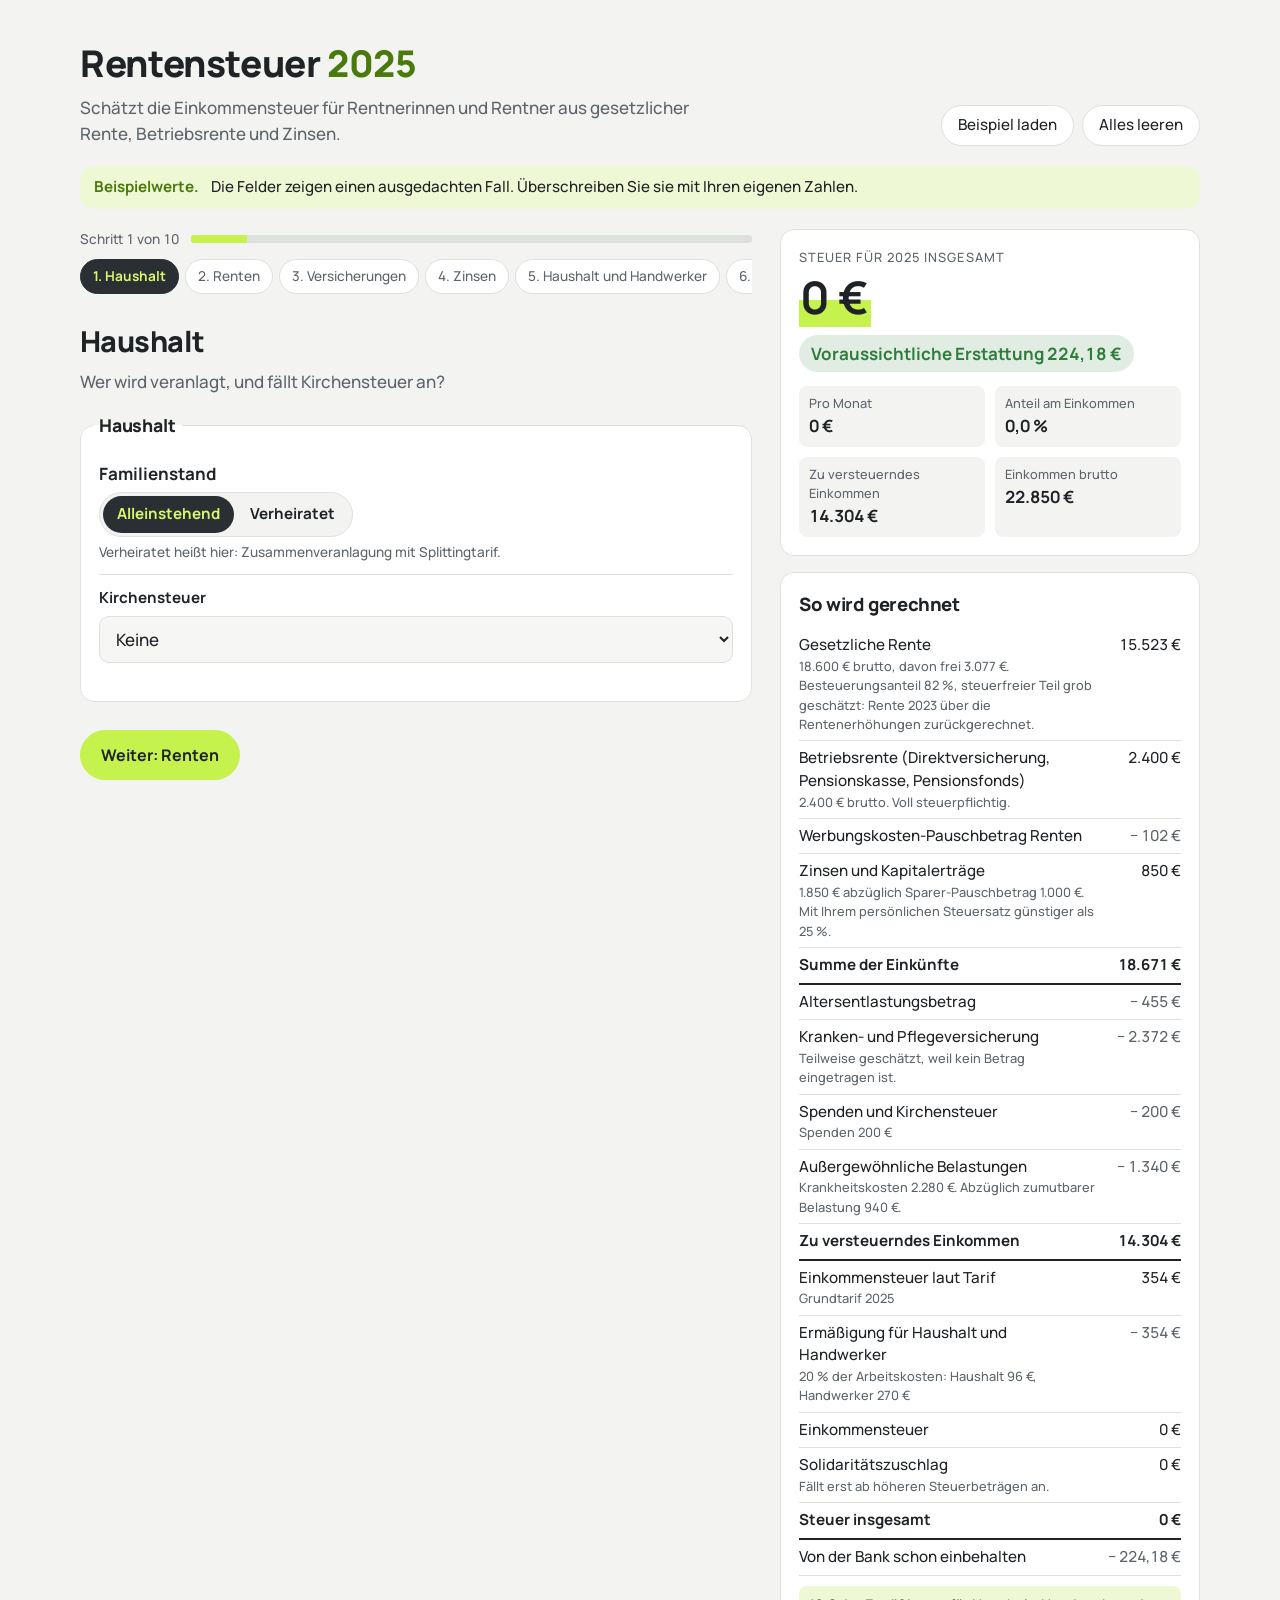
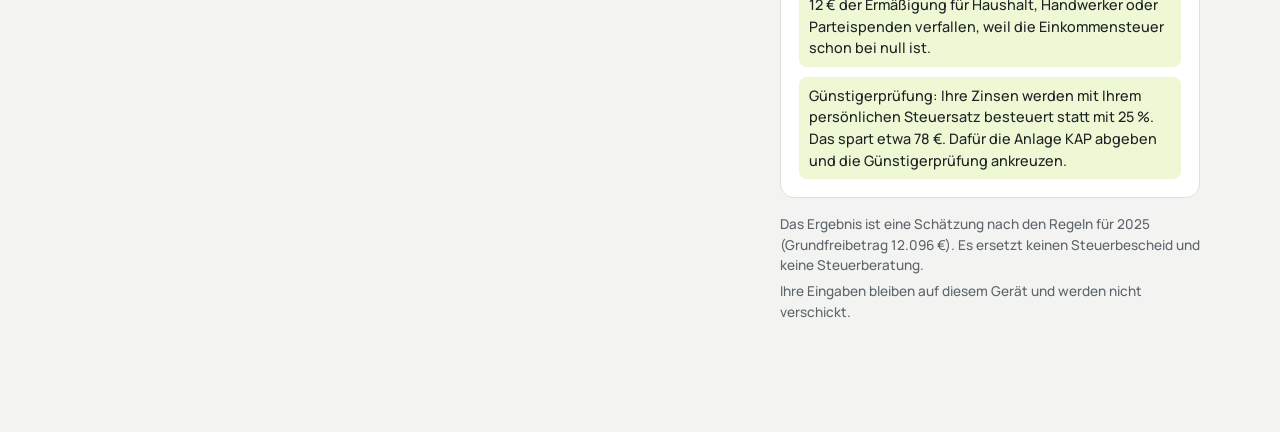
==== commit b1945c39: "Festgeschriebener Rentenfreibetrag nach § 22 Nr. 1 S. 3 a aa S. 4-7 EStG Steuerfreier Teil kommt jet" ====
--- a/docs/index.html
+++ b/docs/index.html
@@ -127,6 +127,11 @@
 details.unterpunkte > summary .wert { font-variant-numeric: tabular-nums; }
 details.unterpunkte > summary .pfeil { color: var(--accent-text); font-weight: 400; font-size: 0.9rem; white-space: nowrap; }
 details.unterpunkte[open] > summary { border-bottom: 1px dashed var(--line); }
+details.freibetrag { width: 100%; }
+details.freibetrag .fb-erkl { margin: 8px 0 4px; }
+details.freibetrag [data-fbinfo]:empty { display: none; }
+details.freibetrag [data-fbinfo] { margin: 8px 0 0; }
+details.freibetrag [data-fbinfo].warnung { color: var(--warn); }
 details.unterpunkte .innen { padding: 4px 14px 12px; display: flex; flex-direction: column; gap: 0; }
 details.unterpunkte .eingabe { background: var(--field); }
 details.unterpunkte .felder + .felder { border-top: 1px solid var(--line); }
@@ -519,10 +524,31 @@
           <div class="eingabe"><input data-k="rentenbeginn" inputmode="numeric" maxlength="4"></div>
           <span class="hilfe" data-anteil>Bestimmt den steuerpflichtigen Anteil.</span>
         </div>
-        <div class="feld">
-          <label data-for="rentenfreibetrag">Rentenfreibetrag, falls bekannt</label>
-          <div class="eingabe"><input data-k="rentenfreibetrag" inputmode="decimal" placeholder="optional"><span class="einheit">€</span></div>
-          <span class="hilfe">Steht in einem früheren Steuerbescheid. Leer lassen, dann wird er geschätzt.</span>
+        <div class="feld breit">
+          <details class="unterpunkte freibetrag" data-fb="eigen" open>
+            <summary><span>Steuerfreier Teil der Rente</span><span><span class="wert" data-fbwert="eigen"></span> <span class="pfeil" aria-hidden="true"></span></span></summary>
+            <div class="innen">
+              <p class="hilfe fb-erkl">Der steuerfreie Teil wird einmal in Euro festgeschrieben, aus der Rente im Jahr nach dem Rentenbeginn. Spätere Erhöhungen sind voll steuerpflichtig. Ein Feld reicht, das oberste zählt zuerst.</p>
+              <div class="felder">
+                <div class="feld">
+                  <label data-for="rentenfreibetrag">Rentenfreibetrag laut Steuerbescheid</label>
+                  <div class="eingabe"><input data-k="rentenfreibetrag" inputmode="decimal" placeholder="optional"><span class="einheit">€</span></div>
+                  <span class="hilfe">Steht in den Erläuterungen eines früheren Steuerbescheids.</span>
+                </div>
+                <div class="feld">
+                  <label data-for="rentenanpassung">Rentenanpassungsbetrag 2025</label>
+                  <div class="eingabe"><input data-k="rentenanpassung" inputmode="decimal" placeholder="optional"><span class="einheit">€</span></div>
+                  <span class="hilfe">Summe der Erhöhungen seit dem festgeschriebenen Jahr. In Mein ELSTER unter Belegabruf (Rentenbezugsmitteilung), in ELSTER Anlage R Zeile 5.</span>
+                </div>
+                <div class="feld">
+                  <label data-for="erstjahresrente" data-basislabel="eigen">Jahresrente im ersten vollen Rentenjahr, brutto</label>
+                  <div class="eingabe"><input data-k="erstjahresrente" inputmode="decimal" placeholder="optional"><span class="einheit">€</span></div>
+                  <span class="hilfe" data-basishilfe="eigen">Zwölf Monatsrenten brutto im Jahr nach dem Rentenbeginn, bei Rentenbeginn vor 2005 im Jahr 2005. Steht in der Rentenanpassungsmitteilung dieses Jahres.</span>
+                </div>
+              </div>
+              <p class="hilfe" data-fbinfo="eigen"></p>
+            </div>
+          </details>
         </div>
       </div>
     </div>
@@ -543,10 +569,31 @@
           <div class="eingabe"><input data-k="vorrenteBeginn" inputmode="numeric" maxlength="4" placeholder="optional"></div>
           <span class="hilfe" data-witwenanteil>Dann zählt dessen Rentenbeginn für den steuerpflichtigen Anteil. Leer lassen, wenn der Partner noch keine Rente hatte.</span>
         </div>
-        <div class="feld">
-          <label data-for="witwenFreibetrag">Rentenfreibetrag der Witwenrente, falls bekannt</label>
-          <div class="eingabe"><input data-k="witwenFreibetrag" inputmode="decimal" placeholder="optional"><span class="einheit">€</span></div>
-          <span class="hilfe">Steht in einem früheren Steuerbescheid. Leer lassen, dann wird er geschätzt.</span>
+        <div class="feld breit">
+          <details class="unterpunkte freibetrag" data-fb="witwe" open>
+            <summary><span>Steuerfreier Teil der Witwenrente</span><span><span class="wert" data-fbwert="witwe"></span> <span class="pfeil" aria-hidden="true"></span></span></summary>
+            <div class="innen">
+              <p class="hilfe fb-erkl">Der steuerfreie Teil wird einmal in Euro festgeschrieben, aus der Rente im Jahr nach dem Rentenbeginn. Spätere Erhöhungen sind voll steuerpflichtig. Ein Feld reicht, das oberste zählt zuerst.</p>
+              <div class="felder">
+                <div class="feld">
+                  <label data-for="witwenFreibetrag">Rentenfreibetrag laut Steuerbescheid</label>
+                  <div class="eingabe"><input data-k="witwenFreibetrag" inputmode="decimal" placeholder="optional"><span class="einheit">€</span></div>
+                  <span class="hilfe">Steht in den Erläuterungen eines früheren Steuerbescheids.</span>
+                </div>
+                <div class="feld">
+                  <label data-for="witwenAnpassung">Rentenanpassungsbetrag 2025</label>
+                  <div class="eingabe"><input data-k="witwenAnpassung" inputmode="decimal" placeholder="optional"><span class="einheit">€</span></div>
+                  <span class="hilfe">Summe der Erhöhungen seit dem festgeschriebenen Jahr. In Mein ELSTER unter Belegabruf (Rentenbezugsmitteilung), in ELSTER Anlage R Zeile 5.</span>
+                </div>
+                <div class="feld">
+                  <label data-for="witwenErstjahr" data-basislabel="witwe">Jahresrente im ersten vollen Rentenjahr, brutto</label>
+                  <div class="eingabe"><input data-k="witwenErstjahr" inputmode="decimal" placeholder="optional"><span class="einheit">€</span></div>
+                  <span class="hilfe" data-basishilfe="witwe">Zwölf Monatsrenten brutto im Jahr nach dem Rentenbeginn, bei Rentenbeginn vor 2005 im Jahr 2005. Steht in der Rentenanpassungsmitteilung dieses Jahres.</span>
+                </div>
+              </div>
+              <p class="hilfe" data-fbinfo="witwe"></p>
+            </div>
+          </details>
         </div>
       </div>
     </div>
@@ -732,6 +779,20 @@
   return Math.round(kv + pv);
 }
 
+// Rentenanpassungen zum 1. Juli (alte Bundesländer, ab Juli 2023 bundesweit einheitlich), in Prozent.
+// Nur für eine grobe Schätzung, wenn weder Freibetrag noch Rentenanpassungsbetrag noch Ausgangsrente bekannt sind.
+const RENTENANPASSUNG = { 2005: 0, 2006: 0, 2007: 0.54, 2008: 1.1, 2009: 2.41, 2010: 0, 2011: 0.99, 2012: 2.18, 2013: 0.25,
+  2014: 1.67, 2015: 2.1, 2016: 4.25, 2017: 1.9, 2018: 3.22, 2019: 3.18, 2020: 3.45, 2021: 0, 2022: 5.35, 2023: 4.39, 2024: 4.57, 2025: 3.74 };
+// Durchschnittliches Rentenniveau eines Jahres (halbes Jahr vor, halbes Jahr nach der Juli-Anpassung), 2004 = 1.
+function rentenniveau(jahr) {
+  let vorJuli = 1;
+  for (let j = 2005; j < jahr; j++) vorJuli *= 1 + (RENTENANPASSUNG[j] || 0) / 100;
+  return vorJuli * (1 + (1 + (RENTENANPASSUNG[jahr] || 0) / 100)) / 2;
+}
+// Basisjahr für den festgeschriebenen Freibetrag: das Jahr nach Rentenbeginn, bei Beginn vor 2005 das Jahr 2005
+// (§ 22 Nr. 1 Satz 3 Buchst. a Doppelbuchst. aa Satz 5 EStG).
+const freibetragsJahr = beginn => Math.max(2005, beginn + 1);
+
 // Einkünfte einer Person (ohne Kapitalerträge)
 function einkuenftePerson(person, p = P2025) {
   const zeilen = [];
@@ -740,19 +801,35 @@
   let wk22Rest = wk22Basis;
 
   // Gesetzliche Rente und Witwen-/Witwerrente: jede mit eigenem Anteil und Freibetrag
-  function renteTeil(betrag, beginn, anteilsJahr, fbBekannt, art, label, zusatz = '') {
+  // Steuerfreier Teil (§ 22 Nr. 1 S. 3 a aa S. 4–7): einmal in Euro festgeschrieben aus der Rente im Jahr nach Rentenbeginn.
+  // Spätere regelmäßige Erhöhungen sind voll steuerpflichtig. Reihenfolge: Bescheid, Rentenanpassungsbetrag, Ausgangsrente, Schätzung.
+  function renteTeil(betrag, beginn, anteilsJahr, angaben, art, label, zusatz = '') {
     if (betrag <= 0) return 0;
     const anteil = besteuerungsanteil(anteilsJahr);
-    let freibetrag, fbHinweis;
-    if (beginn < p.jahr && fbBekannt > 0) { freibetrag = fbBekannt; fbHinweis = 'laut Bescheid'; }
-    else { freibetrag = r2(betrag * (1 - anteil)); fbHinweis = beginn < p.jahr ? 'geschätzt' : 'Rentenbeginn 2025'; }
-    zeilen.push({ art, label, brutto: betrag, abzug: freibetrag,
-      detail: `Besteuerungsanteil ${(anteil * 100).toLocaleString('de-DE')} %${zusatz}, Rentenfreibetrag ${fbHinweis}.` });
+    const basis = freibetragsJahr(beginn);
+    let freibetrag, fbHinweis, geschaetzt = false;
+    if (basis > p.jahr) { freibetrag = r2(betrag * (1 - anteil)); fbHinweis = `wird erst ab ${basis} festgeschrieben`; }
+    else if (angaben.freibetrag > 0) { freibetrag = angaben.freibetrag; fbHinweis = 'laut Steuerbescheid'; }
+    else if (angaben.anpassung > 0) {
+      freibetrag = r2(Math.max(0, betrag - angaben.anpassung) * (1 - anteil));
+      fbHinweis = `aus Rentenanpassungsbetrag ${angaben.anpassung.toLocaleString('de-DE')} €`;
+    } else if (angaben.erstjahr > 0) {
+      freibetrag = r2(Math.min(betrag, angaben.erstjahr) * (1 - anteil));
+      fbHinweis = `aus der Jahresrente ${basis} (${angaben.erstjahr.toLocaleString('de-DE')} €)`;
+    } else {
+      const ausgang = basis === p.jahr ? betrag : betrag * rentenniveau(basis) / rentenniveau(p.jahr);
+      freibetrag = r2(ausgang * (1 - anteil));
+      fbHinweis = basis === p.jahr ? `aus der Rente ${basis}` : `grob geschätzt: Rente ${basis} über die Rentenerhöhungen zurückgerechnet`;
+      geschaetzt = basis < p.jahr;
+    }
+    zeilen.push({ art, label, brutto: betrag, abzug: freibetrag, geschaetzt,
+      detail: `Besteuerungsanteil ${(anteil * 100).toLocaleString('de-DE')} %${zusatz}, steuerfreier Teil ${fbHinweis}.` });
     return Math.max(0, betrag - freibetrag);
   }
   const rente = pos(person.gesRente);
   const beginnEigen = Number(person.rentenbeginn) || p.jahr;
-  let renteSteuerpflichtig = renteTeil(rente, beginnEigen, beginnEigen, pos(person.rentenfreibetrag), 'gesRente', 'Gesetzliche Rente');
+  let renteSteuerpflichtig = renteTeil(rente, beginnEigen, beginnEigen,
+    { freibetrag: pos(person.rentenfreibetrag), anpassung: pos(person.rentenanpassung), erstjahr: pos(person.erstjahresrente) }, 'gesRente', 'Gesetzliche Rente');
 
   // Folgerente (§ 22 Nr. 1 S. 3 a aa S. 8): Laufzeit der Rente des verstorbenen Partners wird angerechnet,
   // der Anteil richtet sich dann nach dessen Rentenbeginn, frühestens 2005.
@@ -760,7 +837,8 @@
   const beginnWitwe = Number(person.witwenBeginn) || p.jahr;
   const vorrente = Number(person.vorrenteBeginn) || 0;
   const jahrWitwe = vorrente > 0 && vorrente < beginnWitwe ? Math.max(2005, vorrente) : beginnWitwe;
-  renteSteuerpflichtig += renteTeil(witwe, beginnWitwe, jahrWitwe, pos(person.witwenFreibetrag), 'witwenrente', 'Witwen- oder Witwerrente',
+  renteSteuerpflichtig += renteTeil(witwe, beginnWitwe, jahrWitwe,
+    { freibetrag: pos(person.witwenFreibetrag), anpassung: pos(person.witwenAnpassung), erstjahr: pos(person.witwenErstjahr) }, 'witwenrente', 'Witwen- oder Witwerrente',
     jahrWitwe !== beginnWitwe ? ` (nach Rentenbeginn des Partners ${jahrWitwe})` : '');
   const wkRente = Math.min(wk22Rest, renteSteuerpflichtig);
   wk22Rest -= wkRente;
@@ -962,7 +1040,7 @@
   };
 }
 
-if (typeof module !== 'undefined') module.exports = { zumutbareBelastung, behindertenPauschbetrag, fahrtkostenPauschale, krankheitskosten, P2025, tarif2025, einkommensteuer, besteuerungsanteil, versorgungsfreibetragWerte, altersentlastungWerte, schaetzeKvPv, berechne };
+if (typeof module !== 'undefined') module.exports = { freibetragsJahr, rentenniveau, zumutbareBelastung, behindertenPauschbetrag, fahrtkostenPauschale, krankheitskosten, P2025, tarif2025, einkommensteuer, besteuerungsanteil, versorgungsfreibetragWerte, altersentlastungWerte, schaetzeKvPv, berechne };
 
 </script>
 <script>
@@ -1381,6 +1459,24 @@
     eingabe.personen.forEach((p, i) => { if (!p.kvpv && (p.gesRente || p.witwenrente || p.betriebsrente22 || p.versorgungsbezuege)) { p.kvpv = schaetzeKvPv(p); geschaetzt.push(i); } });
 
     const r = berechne(eingabe);
+    // Steuerfreier Teil: Basisjahr in der Beschriftung, Stand unter den Feldern
+    karten.forEach((k, i) => {
+      const pp = lesePerson(i), zeilenP = r.personen[i]?.zeilen || [];
+      [['eigen', pp.rentenbeginn, 'gesRente', pp.gesRente], ['witwe', pp.witwenBeginn, 'witwenrente', pp.witwenrente]].forEach(([pre, beginn, art, betrag]) => {
+        const basis = beginn >= 1950 && beginn <= 2025 ? freibetragsJahr(beginn) : null;
+        k.querySelector(`[data-basislabel="${pre}"]`).textContent = basis && basis <= 2025 ? `Jahresrente ${basis}, brutto` : 'Jahresrente im ersten vollen Rentenjahr, brutto';
+        const z = zeilenP.find(x => x.art === art);
+        const info = k.querySelector(`[data-fbinfo="${pre}"]`), wert = k.querySelector(`[data-fbwert="${pre}"]`);
+        const det = k.querySelector(`details[data-fb="${pre}"]`);
+        det.querySelector('.pfeil').textContent = det.open ? '▲' : '▼';
+        if (!z || !betrag) { info.textContent = ''; info.classList.remove('warnung'); wert.textContent = ''; return; }
+        wert.textContent = euro(z.abzug) + ' frei';
+        info.textContent = z.geschaetzt
+          ? `Ohne Angabe schätzt die App die Rente ${freibetragsJahr(beginn)} über die Rentenerhöhungen seit damals. Das ist ungenau, wenn sich die Rente auch aus anderen Gründen geändert hat. Mit einem der Felder oben wird es genau.`
+          : '';
+        info.classList.toggle('warnung', !!z.geschaetzt);
+      });
+    });
     $('#krank-summe').textContent = euro(r.agB.krankheit + r.agB.heim);
     $('#krank-pfeil').textContent = $('#krank-details').open ? '▲' : '▼';
     $('#krank-hilfe').textContent = r.agB.summe > 0
@@ -1493,6 +1589,10 @@
     gesRente: () => 'Anlage R, Z. 4 (Kz 101)',
     rentenbeginn: () => 'Anlage R, Z. 6 (Kz 103)',
     rentenfreibetrag: () => 'nicht eintragen, rechnet das Finanzamt',
+    rentenanpassung: () => 'Anlage R, Z. 5 (Kz 102)',
+    erstjahresrente: () => 'nicht eintragen, nur für die Berechnung',
+    witwenAnpassung: () => 'Anlage R, Z. 5, 2. Rente (Kz 152)',
+    witwenErstjahr: () => 'nicht eintragen, nur für die Berechnung',
     witwenrente: () => 'Anlage R, Z. 4, 2. Rente (Kz 151)',
     witwenBeginn: () => 'Anlage R, Z. 6, 2. Rente (Kz 153)',
     vorrenteBeginn: () => 'Anlage R, Z. 7, 2. Rente (Kz 155)',
@@ -1550,6 +1650,7 @@
       sec.querySelectorAll('legend[data-titel], h3, .feld').forEach(el => {
         if (!sichtbarIn(el, sec)) return;
         if (el.matches('legend[data-titel]')) { gruppe = pdfText(el.textContent); if (gruppe !== sec.dataset.titel) zeilen.push({ kopf: gruppe }); return; }
+        if (el.matches('.feld') && el.querySelector('.feld')) return;
         if (el.tagName === 'H3') { const k = pdfText(el.textContent); if (k !== sec.dataset.titel) zeilen.push({ kopf: k, unter: true }); return; }
         const radio = el.querySelector('input[type=radio]:checked');
         if (radio) { zeilen.push({ l: feldText(el), w: pdfText(el.querySelector(`label[for="${radio.id}"]`)?.textContent), e: elsterFuer(radio) }); return; }
@@ -1707,9 +1808,12 @@
   $('#form').addEventListener('input', () => { $('#beispiel-hinweis').hidden = true; aktualisieren(); });
   $('#form').addEventListener('change', () => aktualisieren());
   $('#form').addEventListener('submit', e => e.preventDefault());
+  document.querySelectorAll('details.freibetrag').forEach(d => d.addEventListener('toggle', () => { d.querySelector('.pfeil').textContent = d.open ? '▲' : '▼'; }));
   $('#krank-details').addEventListener('toggle', () => { $('#krank-pfeil').textContent = $('#krank-details').open ? '▲' : '▼'; });
-  $('#btn-beispiel').addEventListener('click', () => { setze(BEISPIEL); $('#beispiel-hinweis').hidden = false; aktualisieren(); });
-  $('#btn-leeren').addEventListener('click', () => { setze(LEER); $('#beispiel-hinweis').hidden = true; aktualisieren(); });
+  // Neu anfangen: nach Beispiel oder Leeren immer zurück zu Schritt 1.
+  function vonVorn() { $('#pdf-status').textContent = ''; zeigeSchritt(0); window.scrollTo({ top: 0 }); }
+  $('#btn-beispiel').addEventListener('click', () => { setze(BEISPIEL); $('#beispiel-hinweis').hidden = false; aktualisieren(); vonVorn(); });
+  $('#btn-leeren').addEventListener('click', () => { setze(LEER); $('#beispiel-hinweis').hidden = true; aktualisieren(); vonVorn(); });
 
   // Start: gespeicherte Eingaben oder Beispiel
   let gespeichert = null;
